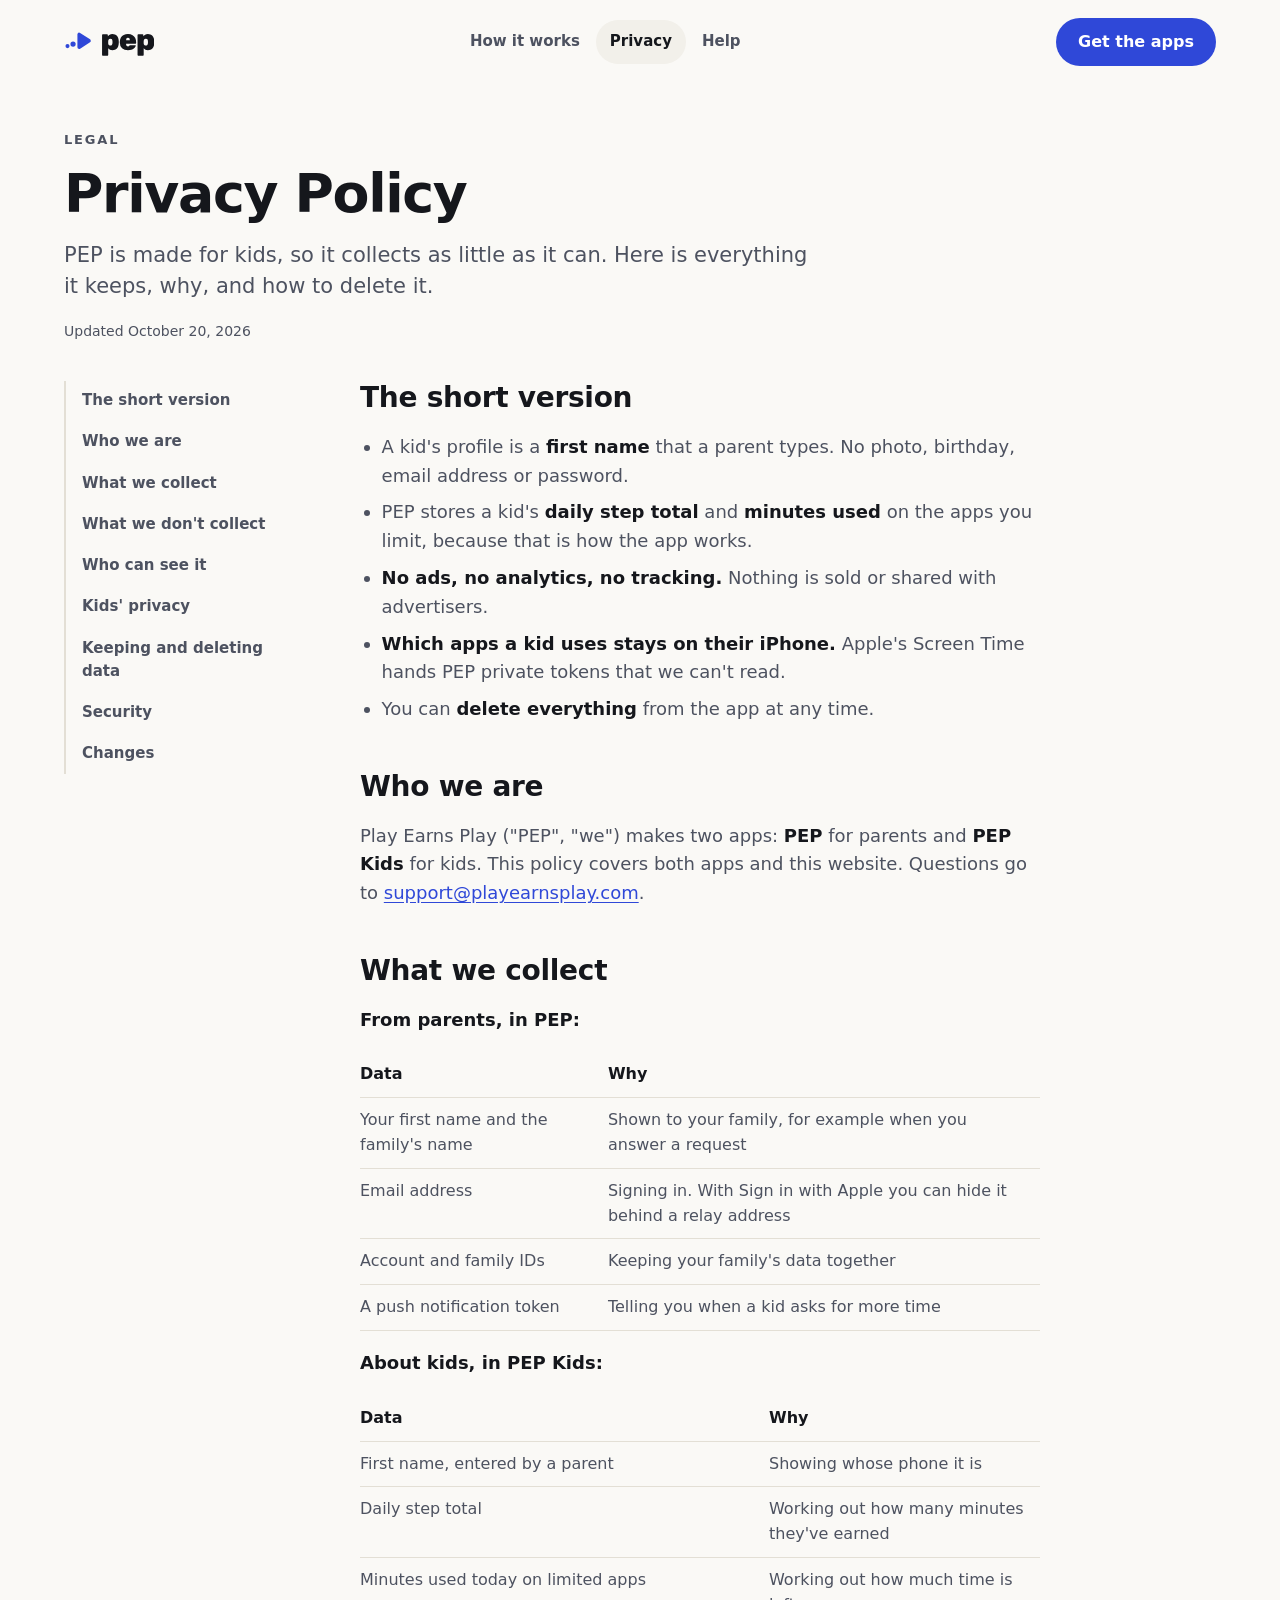
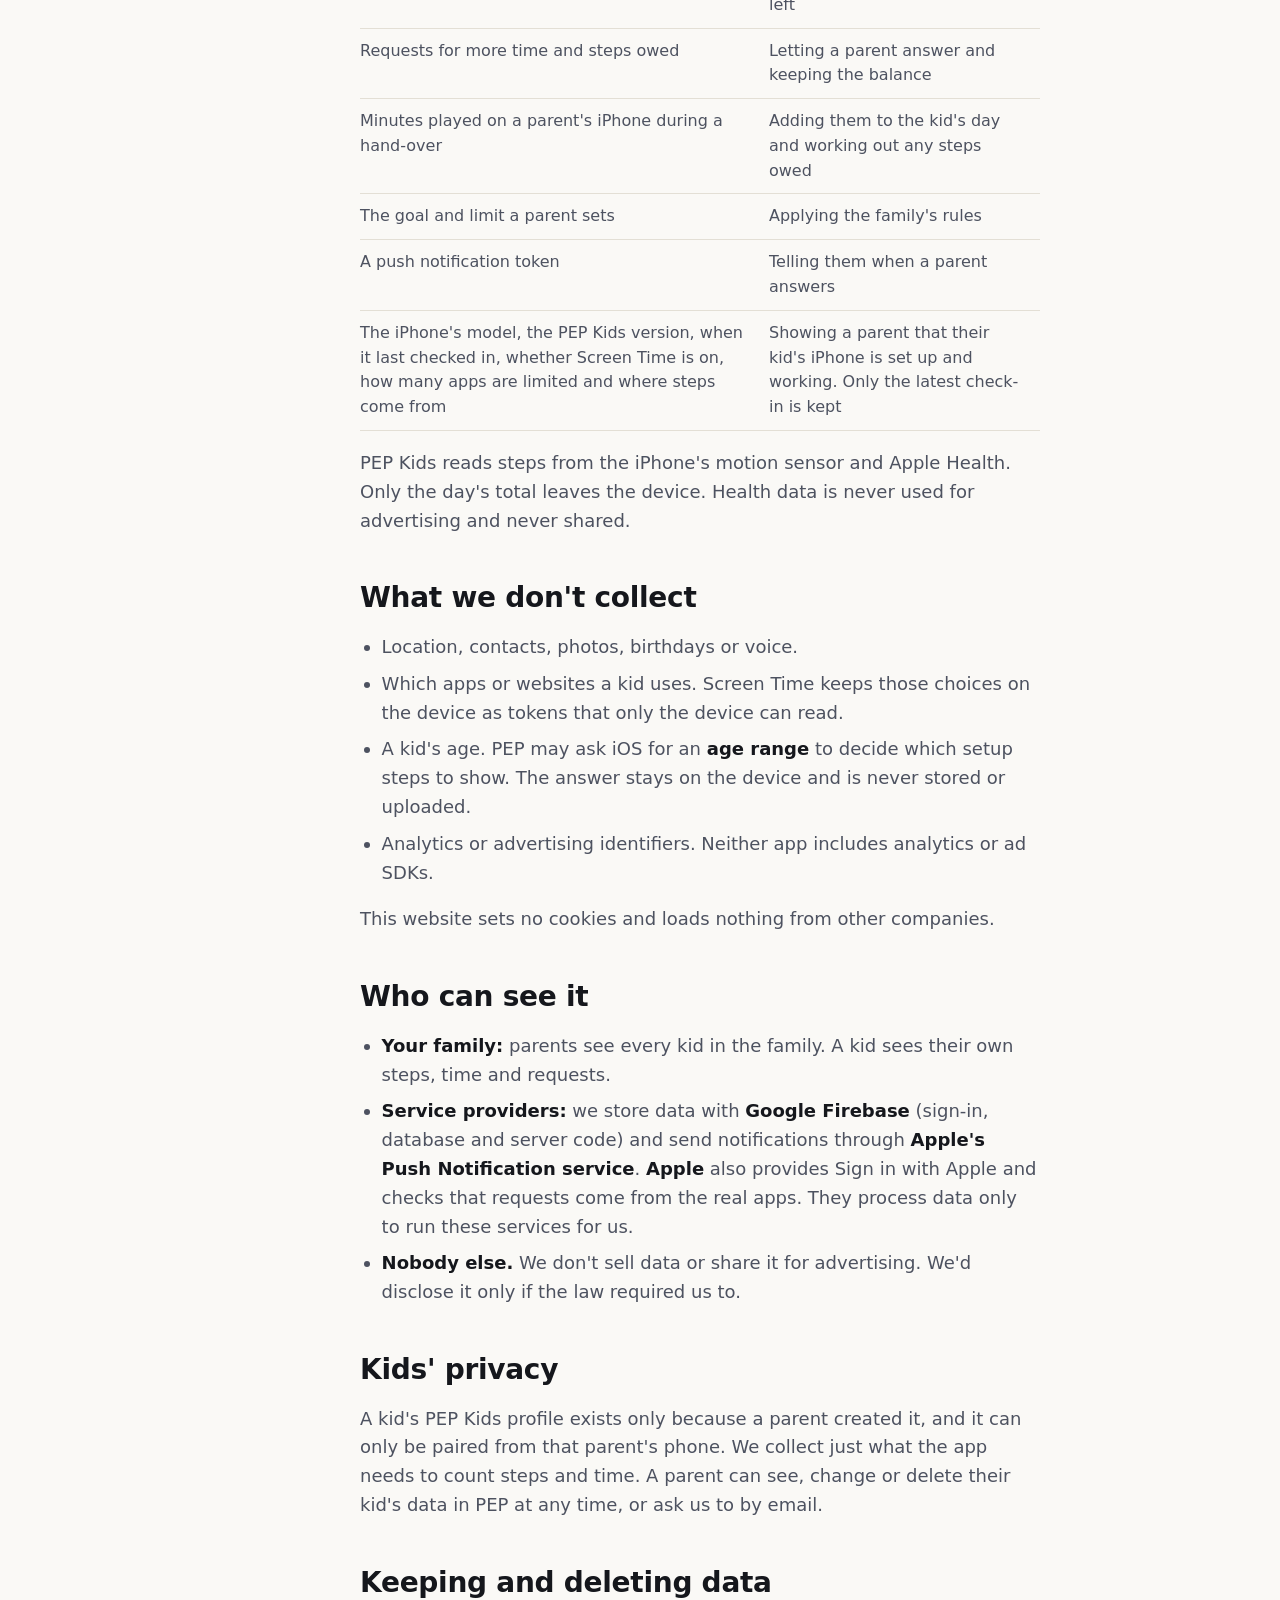
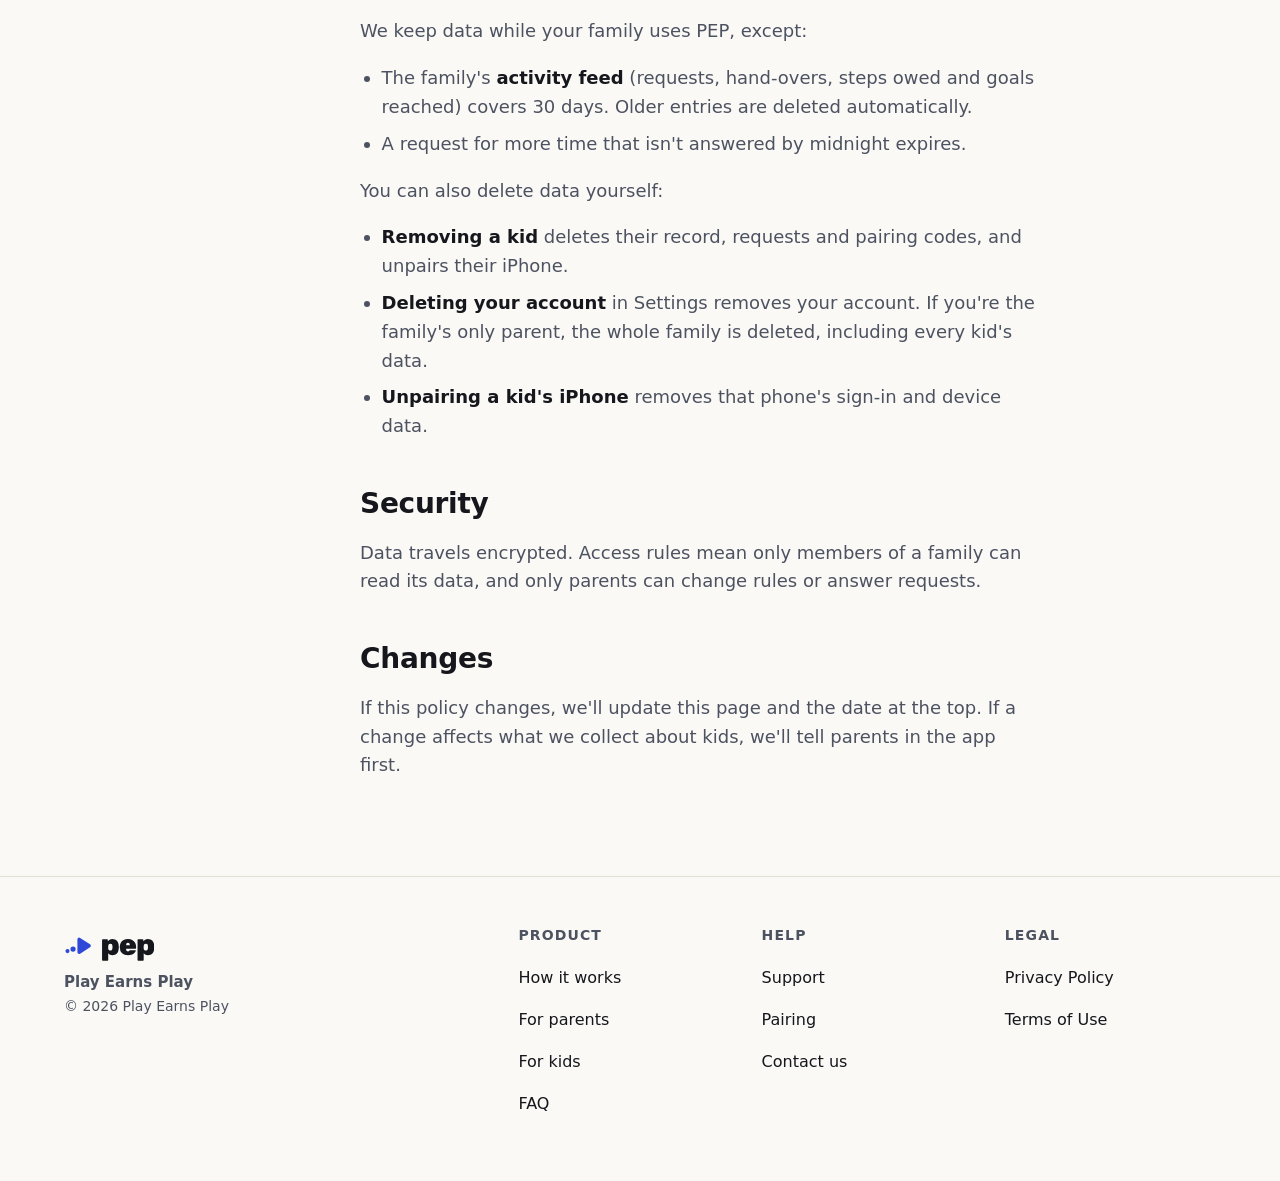
==== privacy/index.html @ 77c351bd "Deploy the rebuilt site (B-04) Built from play-earns-play/site at 811178d: landing page, Privacy, Te" ====
<!DOCTYPE html><html lang="en"><head>
<meta charset="utf-8">
<meta name="viewport" content="width=device-width, initial-scale=1">
<title>Privacy Policy · PEP</title>
<meta name="description" content="PEP is made for kids, so it collects as little as it can. Here is everything it keeps, why, and how to delete it.">
<meta property="og:title" content="Privacy Policy · PEP">
<meta property="og:description" content="PEP is made for kids, so it collects as little as it can. Here is everything it keeps, why, and how to delete it.">
<meta property="og:image" content="https://playearnsplay.com/Images/pep@2x.png">
<meta name="theme-color" content="#FAF9F6" media="(prefers-color-scheme: light)">
<meta name="theme-color" content="#0C0E13" media="(prefers-color-scheme: dark)">
<link rel="icon" href="/favicon.svg" type="image/svg+xml">
<link rel="apple-touch-icon" href="/apple-touch-icon.png">
<link rel="stylesheet" href="/css/pep.css">
<link rel="stylesheet" href="/css/site.css">
</head>
<body class="site">
<header class="wrap hdr">
  <a class="brand" href="/" aria-label="PEP home"><svg class="mark" width="28" height="28" viewBox="0 0 48 48" aria-hidden="true"><circle cx="6" cy="31" r="3.5" fill="var(--pep-mark-steps)"/><circle cx="15.5" cy="27.5" r="4.5" fill="var(--pep-mark-steps)"/><path d="M26 11 L26 33 L43 22 Z" fill="var(--pep-brand)" stroke="var(--pep-brand)" stroke-width="6" stroke-linejoin="round"/></svg><svg class="wm-svg" aria-hidden="true" xmlns="http://www.w3.org/2000/svg" viewBox="49.9 -532 1747.1 724"><path fill="currentColor" d="M78 190Q67.2 190 59.6 182.4Q51.9 174.8 51.9 163.9L51.9 -493.9Q51.9 -504.8 59.6 -512.4Q67.2 -520 78 -520L219.3 -520Q230.1 -520 237.8 -512.4Q245.4 -504.8 245.4 -493.9L245.4 -460.8Q268.8 -490.7 306 -510.3Q343.2 -530 397.1 -530Q443.9 -530 481.5 -516Q519.1 -502 546.9 -473.3Q574.8 -444.6 590.8 -400.9Q606.9 -357.3 609.5 -297.9Q610.5 -277.2 610.5 -260Q610.5 -242.8 609.5 -221.3Q607.7 -165.1 591.6 -121.9Q575.6 -78.7 547.7 -49.6Q519.9 -20.4 481.9 -5.2Q443.9 10 397.1 10Q351.4 10 316.2 -5.7Q280.9 -21.4 257.6 -53.6L257.6 163.9Q257.6 174.8 249.9 182.4Q242.3 190 231.5 190ZM328.6 -146.3Q355.1 -146.3 369.6 -156.9Q384.1 -167.4 390.5 -185.9Q397 -204.3 399 -227.9Q401.6 -260 399 -292.1Q397 -315.7 390.5 -334.1Q384.1 -352.6 369.6 -363.1Q355.1 -373.7 328.6 -373.7Q303.2 -373.7 287.8 -362.9Q272.2 -352.2 265.5 -334Q258.8 -315.9 257.6 -293.6Q256.6 -272.9 256.6 -256.6Q256.6 -240.3 257.6 -218.8Q258.6 -198.3 266.3 -182.1Q274.1 -165.8 289.2 -156.1Q304.4 -146.3 328.6 -146.3ZM917.5 10Q792.9 10 719.2 -54.3Q645.6 -118.6 644.1 -251.7Q643.9 -256.1 643.9 -262.4Q643.9 -268.8 644.1 -272.4Q646.6 -355 680.5 -412.7Q714.4 -470.4 774.9 -500.2Q835.4 -530 916.7 -530Q1009.4 -530 1069.8 -493.7Q1130.2 -457.4 1159.9 -396.6Q1189.7 -335.8 1189.7 -260.6L1189.7 -233.4Q1189.7 -222.6 1182 -215Q1174.2 -207.4 1163.4 -207.4L854.6 -207.4Q854.6 -206.6 854.6 -205Q854.6 -203.4 854.6 -201.4Q854.9 -176.8 861.3 -158.2Q867.8 -139.6 881.6 -129.2Q895.5 -118.7 915.9 -118.7Q928.8 -118.7 937.8 -122.8Q946.8 -126.8 953.7 -133.4Q960.5 -139.9 965.5 -145.5Q974.5 -155.2 980.3 -157.8Q986.1 -160.2 997.9 -160.2L1154.5 -160.2Q1164.3 -160.2 1170.8 -154.3Q1177.3 -148.4 1176.3 -138.6Q1175.3 -120.6 1159.2 -95.2Q1143.1 -69.8 1111.3 -45.8Q1079.5 -21.7 1030.9 -5.8Q982.4 10 917.5 10ZM854.6 -319.4L979.2 -319.4L979.2 -321Q979.2 -348.2 972 -367.1Q964.8 -386 950.7 -395.7Q936.6 -405.4 916.7 -405.4Q896.8 -405.4 882.8 -395.7Q868.8 -386 861.7 -367.1Q854.6 -348.2 854.6 -321ZM1262.6 190Q1251.8 190 1244.1 182.4Q1236.5 174.8 1236.5 163.9L1236.5 -493.9Q1236.5 -504.8 1244.1 -512.4Q1251.8 -520 1262.6 -520L1403.9 -520Q1414.7 -520 1422.3 -512.4Q1429.9 -504.8 1429.9 -493.9L1429.9 -460.8Q1453.3 -490.7 1490.6 -510.3Q1527.8 -530 1581.7 -530Q1628.5 -530 1666.1 -516Q1703.6 -502 1731.5 -473.3Q1759.3 -444.6 1775.4 -400.9Q1791.4 -357.3 1794.1 -297.9Q1795.1 -277.2 1795.1 -260Q1795.1 -242.8 1794.1 -221.3Q1792.2 -165.1 1776.2 -121.9Q1760.1 -78.7 1732.3 -49.6Q1704.4 -20.4 1666.5 -5.2Q1628.5 10 1581.7 10Q1535.9 10 1500.7 -5.7Q1465.5 -21.4 1442.1 -53.6L1442.1 163.9Q1442.1 174.8 1434.5 182.4Q1426.9 190 1416.1 190ZM1513.1 -146.3Q1539.6 -146.3 1554.1 -156.9Q1568.6 -167.4 1575.1 -185.9Q1581.6 -204.3 1583.6 -227.9Q1586.2 -260 1583.6 -292.1Q1581.6 -315.7 1575.1 -334.1Q1568.6 -352.6 1554.1 -363.1Q1539.6 -373.7 1513.1 -373.7Q1487.8 -373.7 1472.3 -362.9Q1456.8 -352.2 1450.1 -334Q1443.3 -315.9 1442.1 -293.6Q1441.1 -272.9 1441.1 -256.6Q1441.1 -240.3 1442.1 -218.8Q1443.1 -198.3 1450.9 -182.1Q1458.6 -165.8 1473.8 -156.1Q1489 -146.3 1513.1 -146.3Z"/></svg></a>
  <nav class="nav" aria-label="Main"><a href="/#how">How it works</a><a href="/privacy" aria-current="page">Privacy</a><a href="/support">Help</a></nav>
  <a class="btn" href="/#apps">Get the apps</a>
</header>
<main id="main">
<div class="wrap">
  <header class="doc-hero">
    <p class="eyebrow">Legal</p>
    <h1 class="d2">Privacy Policy</h1>
    <p class="lede">PEP is made for kids, so it collects as little as it can. Here is everything it keeps, why, and how to delete it.</p>
    <p class="caption">Updated October 20, 2026</p>
  </header>
  
  <div class="doc">
    <nav aria-label="On this page"><ul class="toc"><li><a href="#the-short-version">The short version</a></li><li><a href="#who-we-are">Who we are</a></li><li><a href="#what-we-collect">What we collect</a></li><li><a href="#what-we-dont-collect">What we don't collect</a></li><li><a href="#who-can-see-it">Who can see it</a></li><li><a href="#kids-privacy">Kids' privacy</a></li><li><a href="#keeping-and-deleting-data">Keeping and deleting data</a></li><li><a href="#security">Security</a></li><li><a href="#changes">Changes</a></li></ul></nav>
    <article class="prose"><h2 id="the-short-version">The short version</h2><ul><li>A kid's profile is a <strong>first name</strong> that a parent types. No photo, birthday, email address or password.</li><li>PEP stores a kid's <strong>daily step total</strong> and <strong>minutes used</strong> on the apps you limit, because that is how the app works.</li><li><strong>No ads, no analytics, no tracking.</strong> Nothing is sold or shared with advertisers.</li><li><strong>Which apps a kid uses stays on their iPhone.</strong> Apple's Screen Time hands PEP private tokens that we can't read.</li><li>You can <strong>delete everything</strong> from the app at any time.</li></ul><h2 id="who-we-are">Who we are</h2><p>Play Earns Play ("PEP", "we") makes two apps: <strong>PEP</strong> for parents and <strong>PEP Kids</strong> for kids. This policy covers both apps and this website. Questions go to <a href="mailto:support@playearnsplay.com">support@playearnsplay.com</a>.</p><h2 id="what-we-collect">What we collect</h2><p><strong>From parents, in PEP:</strong></p><table><thead><tr><th>Data</th><th>Why</th></tr></thead><tbody><tr><td>Your first name and the family's name</td><td>Shown to your family, for example when you answer a request</td></tr><tr><td>Email address</td><td>Signing in. With Sign in with Apple you can hide it behind a relay address</td></tr><tr><td>Account and family IDs</td><td>Keeping your family's data together</td></tr><tr><td>A push notification token</td><td>Telling you when a kid asks for more time</td></tr></tbody></table><p><strong>About kids, in PEP Kids:</strong></p><table><thead><tr><th>Data</th><th>Why</th></tr></thead><tbody><tr><td>First name, entered by a parent</td><td>Showing whose phone it is</td></tr><tr><td>Daily step total</td><td>Working out how many minutes they've earned</td></tr><tr><td>Minutes used today on limited apps</td><td>Working out how much time is left</td></tr><tr><td>Requests for more time and steps owed</td><td>Letting a parent answer and keeping the balance</td></tr><tr><td>Minutes played on a parent's iPhone during a hand-over</td><td>Adding them to the kid's day and working out any steps owed</td></tr><tr><td>The goal and limit a parent sets</td><td>Applying the family's rules</td></tr><tr><td>A push notification token</td><td>Telling them when a parent answers</td></tr><tr><td>The iPhone's model, the PEP Kids version, when it last checked in, whether Screen Time is on, how many apps are limited and where steps come from</td><td>Showing a parent that their kid's iPhone is set up and working. Only the latest check-in is kept</td></tr></tbody></table><p>PEP Kids reads steps from the iPhone's motion sensor and Apple Health. Only the day's total leaves the device. Health data is never used for advertising and never shared.</p><h2 id="what-we-dont-collect">What we don't collect</h2><ul><li>Location, contacts, photos, birthdays or voice.</li><li>Which apps or websites a kid uses. Screen Time keeps those choices on the device as tokens that only the device can read.</li><li>A kid's age. PEP may ask iOS for an <strong>age range</strong> to decide which setup steps to show. The answer stays on the device and is never stored or uploaded.</li><li>Analytics or advertising identifiers. Neither app includes analytics or ad SDKs.</li></ul><p>This website sets no cookies and loads nothing from other companies.</p><h2 id="who-can-see-it">Who can see it</h2><ul><li><strong>Your family:</strong> parents see every kid in the family. A kid sees their own steps, time and requests.</li><li><strong>Service providers:</strong> we store data with <strong>Google Firebase</strong> (sign-in, database and server code) and send notifications through <strong>Apple's Push Notification service</strong>. <strong>Apple</strong> also provides Sign in with Apple and checks that requests come from the real apps. They process data only to run these services for us.</li><li><strong>Nobody else.</strong> We don't sell data or share it for advertising. We'd disclose it only if the law required us to.</li></ul><h2 id="kids-privacy">Kids' privacy</h2><p>A kid's PEP Kids profile exists only because a parent created it, and it can only be paired from that parent's phone. We collect just what the app needs to count steps and time. A parent can see, change or delete their kid's data in PEP at any time, or ask us to by email.</p><h2 id="keeping-and-deleting-data">Keeping and deleting data</h2><p>We keep data while your family uses PEP, except:</p><ul><li>The family's <strong>activity feed</strong> (requests, hand-overs, steps owed and goals reached) covers 30 days. Older entries are deleted automatically.</li><li>A request for more time that isn't answered by midnight expires.</li></ul><p>You can also delete data yourself:</p><ul><li><strong>Removing a kid</strong> deletes their record, requests and pairing codes, and unpairs their iPhone.</li><li><strong>Deleting your account</strong> in Settings removes your account. If you're the family's only parent, the whole family is deleted, including every kid's data.</li><li><strong>Unpairing a kid's iPhone</strong> removes that phone's sign-in and device data.</li></ul><h2 id="security">Security</h2><p>Data travels encrypted. Access rules mean only members of a family can read its data, and only parents can change rules or answer requests.</p><h2 id="changes">Changes</h2><p>If this policy changes, we'll update this page and the date at the top. If a change affects what we collect about kids, we'll tell parents in the app first.</p></article>
  </div>
  
</div>
</main>
<footer class="wrap ftr">
  <div class="lockup">
    <span class="brand"><svg class="mark" width="28" height="28" viewBox="0 0 48 48" aria-hidden="true"><circle cx="6" cy="31" r="3.5" fill="var(--pep-mark-steps)"/><circle cx="15.5" cy="27.5" r="4.5" fill="var(--pep-mark-steps)"/><path d="M26 11 L26 33 L43 22 Z" fill="var(--pep-brand)" stroke="var(--pep-brand)" stroke-width="6" stroke-linejoin="round"/></svg><svg class="wm-svg" aria-hidden="true" xmlns="http://www.w3.org/2000/svg" viewBox="49.9 -532 1747.1 724"><path fill="currentColor" d="M78 190Q67.2 190 59.6 182.4Q51.9 174.8 51.9 163.9L51.9 -493.9Q51.9 -504.8 59.6 -512.4Q67.2 -520 78 -520L219.3 -520Q230.1 -520 237.8 -512.4Q245.4 -504.8 245.4 -493.9L245.4 -460.8Q268.8 -490.7 306 -510.3Q343.2 -530 397.1 -530Q443.9 -530 481.5 -516Q519.1 -502 546.9 -473.3Q574.8 -444.6 590.8 -400.9Q606.9 -357.3 609.5 -297.9Q610.5 -277.2 610.5 -260Q610.5 -242.8 609.5 -221.3Q607.7 -165.1 591.6 -121.9Q575.6 -78.7 547.7 -49.6Q519.9 -20.4 481.9 -5.2Q443.9 10 397.1 10Q351.4 10 316.2 -5.7Q280.9 -21.4 257.6 -53.6L257.6 163.9Q257.6 174.8 249.9 182.4Q242.3 190 231.5 190ZM328.6 -146.3Q355.1 -146.3 369.6 -156.9Q384.1 -167.4 390.5 -185.9Q397 -204.3 399 -227.9Q401.6 -260 399 -292.1Q397 -315.7 390.5 -334.1Q384.1 -352.6 369.6 -363.1Q355.1 -373.7 328.6 -373.7Q303.2 -373.7 287.8 -362.9Q272.2 -352.2 265.5 -334Q258.8 -315.9 257.6 -293.6Q256.6 -272.9 256.6 -256.6Q256.6 -240.3 257.6 -218.8Q258.6 -198.3 266.3 -182.1Q274.1 -165.8 289.2 -156.1Q304.4 -146.3 328.6 -146.3ZM917.5 10Q792.9 10 719.2 -54.3Q645.6 -118.6 644.1 -251.7Q643.9 -256.1 643.9 -262.4Q643.9 -268.8 644.1 -272.4Q646.6 -355 680.5 -412.7Q714.4 -470.4 774.9 -500.2Q835.4 -530 916.7 -530Q1009.4 -530 1069.8 -493.7Q1130.2 -457.4 1159.9 -396.6Q1189.7 -335.8 1189.7 -260.6L1189.7 -233.4Q1189.7 -222.6 1182 -215Q1174.2 -207.4 1163.4 -207.4L854.6 -207.4Q854.6 -206.6 854.6 -205Q854.6 -203.4 854.6 -201.4Q854.9 -176.8 861.3 -158.2Q867.8 -139.6 881.6 -129.2Q895.5 -118.7 915.9 -118.7Q928.8 -118.7 937.8 -122.8Q946.8 -126.8 953.7 -133.4Q960.5 -139.9 965.5 -145.5Q974.5 -155.2 980.3 -157.8Q986.1 -160.2 997.9 -160.2L1154.5 -160.2Q1164.3 -160.2 1170.8 -154.3Q1177.3 -148.4 1176.3 -138.6Q1175.3 -120.6 1159.2 -95.2Q1143.1 -69.8 1111.3 -45.8Q1079.5 -21.7 1030.9 -5.8Q982.4 10 917.5 10ZM854.6 -319.4L979.2 -319.4L979.2 -321Q979.2 -348.2 972 -367.1Q964.8 -386 950.7 -395.7Q936.6 -405.4 916.7 -405.4Q896.8 -405.4 882.8 -395.7Q868.8 -386 861.7 -367.1Q854.6 -348.2 854.6 -321ZM1262.6 190Q1251.8 190 1244.1 182.4Q1236.5 174.8 1236.5 163.9L1236.5 -493.9Q1236.5 -504.8 1244.1 -512.4Q1251.8 -520 1262.6 -520L1403.9 -520Q1414.7 -520 1422.3 -512.4Q1429.9 -504.8 1429.9 -493.9L1429.9 -460.8Q1453.3 -490.7 1490.6 -510.3Q1527.8 -530 1581.7 -530Q1628.5 -530 1666.1 -516Q1703.6 -502 1731.5 -473.3Q1759.3 -444.6 1775.4 -400.9Q1791.4 -357.3 1794.1 -297.9Q1795.1 -277.2 1795.1 -260Q1795.1 -242.8 1794.1 -221.3Q1792.2 -165.1 1776.2 -121.9Q1760.1 -78.7 1732.3 -49.6Q1704.4 -20.4 1666.5 -5.2Q1628.5 10 1581.7 10Q1535.9 10 1500.7 -5.7Q1465.5 -21.4 1442.1 -53.6L1442.1 163.9Q1442.1 174.8 1434.5 182.4Q1426.9 190 1416.1 190ZM1513.1 -146.3Q1539.6 -146.3 1554.1 -156.9Q1568.6 -167.4 1575.1 -185.9Q1581.6 -204.3 1583.6 -227.9Q1586.2 -260 1583.6 -292.1Q1581.6 -315.7 1575.1 -334.1Q1568.6 -352.6 1554.1 -363.1Q1539.6 -373.7 1513.1 -373.7Q1487.8 -373.7 1472.3 -362.9Q1456.8 -352.2 1450.1 -334Q1443.3 -315.9 1442.1 -293.6Q1441.1 -272.9 1441.1 -256.6Q1441.1 -240.3 1442.1 -218.8Q1443.1 -198.3 1450.9 -182.1Q1458.6 -165.8 1473.8 -156.1Q1489 -146.3 1513.1 -146.3Z"/></svg></span>
    <small>Play Earns Play</small>
    <p class="caption">© 2026 Play Earns Play</p>
  </div>
  <div>
    <h3>Product</h3>
    <ul>
      <li><a href="/#how">How it works</a></li>
      <li><a href="/#parents">For parents</a></li>
      <li><a href="/#kids">For kids</a></li>
      <li><a href="/#faq">FAQ</a></li>
    </ul>
  </div>
  <div>
    <h3>Help</h3>
    <ul>
      <li><a href="/support">Support</a></li>
      <li><a href="/support#pairing-a-kids-iphone">Pairing</a></li>
      <li><a href="mailto:support@playearnsplay.com">Contact us</a></li>
    </ul>
  </div>
  <div>
    <h3>Legal</h3>
    <ul>
      <li><a href="/privacy">Privacy Policy</a></li>
      <li><a href="/terms">Terms of Use</a></li>
    </ul>
  </div>
</footer>
</body></html>
---- css/pep.css ----
/* =====================================================================
   Play Earns Play · marketing site · tokens + components
   Batch 6 · B-04. Values come from batch 1's Color.pep roles (sRGB).
   Drop into Publish as Resources/css/pep.css.
   Theme: light by default, dark from prefers-color-scheme, or forced
   with data-theme="light" | "dark" on the .site root.
   Layout responds to the .site container (container queries), so the
   same page works full-window and inside a fixed-width frame.
   Breakpoints: phone < 700 · tablet 700–1023 · desktop ≥ 1024
   ===================================================================== */

/* ---------- 1 · Tokens (light) ---------- */
.site {
  /* surfaces */
  --pep-bg: #FAF9F6;
  --pep-bg-grouped: #F2F0EA;
  --pep-surface: #FFFFFF;
  --pep-surface-raised: #FFFFFF;
  --pep-separator: #E3DFD5;
  /* text */
  --pep-text: #15171C;
  --pep-text-2: #4D5260;
  --pep-text-3: #646977;
  /* brand */
  --pep-brand: #2F48D8;          /* links, icons, text */
  --pep-brand-fill: #2F48D8;     /* buttons */
  --pep-brand-pressed: #2333C4;
  --pep-on-brand: #FFFFFF;
  --pep-lime: #D4F06A;
  --pep-on-lime: #15171C;
  --pep-lime-tint: #F0FACB;
  /* activity roles */
  --pep-steps: #2FA84F;
  --pep-steps-tint: #E2F3E6;
  --pep-steps-text: #01732C;
  --pep-earned: #1E9BE8;
  --pep-earned-tint: #E0F1FC;
  --pep-earned-text: #0168A1;
  --pep-pending-tint: #E2E5FA;
  --pep-pending-text: #2F48D8;
  --pep-approved-tint: #DEF2F0;
  --pep-approved-text: #086F63;
  --pep-owed-tint: #EEE7FD;
  --pep-owed-text: #723DD7;
  /* privacy band */
  --pep-band: #15171C;
  --pep-band-card: #22252D;
  --pep-band-line: #3A3E49;
  --pep-on-band: #F3F4F7;
  --pep-on-band-2: #B3B8C5;
  --pep-band-accent: #D4F06A;
  /* Pip */
  --pep-pip: #2F48D8;
  --pep-pip-legs: #15171C;
  --pep-pip-eye: #FFFFFF;
  --pep-pip-pupil: #15171C;
  /* App Store badge (Apple's artwork is black in both themes) */
  --pep-badge-bg: #000000;
  --pep-badge-line: #A6A6A6;
  /* elevation */
  --pep-shadow-1: 0 1px 2px rgba(21,23,28,.08), 0 4px 14px rgba(21,23,28,.06);
  --pep-shadow-2: 0 2px 6px rgba(21,23,28,.08), 0 10px 28px rgba(21,23,28,.12);
  /* type */
  --pep-font-display: Rubik, ui-rounded, "SF Pro Rounded", system-ui, sans-serif;
  --pep-font-text: system-ui, -apple-system, BlinkMacSystemFont, "SF Pro Text", "Helvetica Neue", Arial, sans-serif;
  --pep-font-rounded: ui-rounded, "SF Pro Rounded", Rubik, system-ui, sans-serif;
  --pep-font-mono: ui-monospace, "SF Mono", Menlo, monospace;
  /* radius */
  --pep-radius-control: 14px;
  --pep-radius-card: 22px;
  --pep-radius-card-kids: 28px;
  --pep-radius-panel: 32px;
  --pep-radius-pill: 999px;
  /* space (4-pt base) */
  --pep-space-1: 4px;
  --pep-space-2: 8px;
  --pep-space-3: 12px;
  --pep-space-4: 16px;
  --pep-space-5: 24px;
  --pep-space-6: 32px;
  --pep-space-7: 48px;
  --pep-space-8: 64px;
  --pep-space-9: 96px;
  /* widths */
  --pep-width-page: 1200px;
  --pep-width-text: 680px;
  /* motion */
  --pep-ease: cubic-bezier(.2, .8, .2, 1);
  --pep-dur: 200ms;

  color-scheme: light;
}

/* ---------- 2 · Tokens (dark) ---------- */
.site[data-theme="dark"] {
  --pep-bg: #0C0E13;
  --pep-bg-grouped: #12151C;
  --pep-surface: #191C24;
  --pep-surface-raised: #232731;
  --pep-separator: #323744;
  --pep-text: #F3F4F7;
  --pep-text-2: #B3B8C5;
  --pep-text-3: #9399A8;
  --pep-brand: #6488FF;
  --pep-brand-fill: #4058F0;
  --pep-brand-pressed: #3141D9;
  --pep-on-brand: #FFFFFF;
  --pep-lime: #C9EB5C;
  --pep-on-lime: #0C0E13;
  --pep-lime-tint: #39412E;
  --pep-steps: #2FA84F;
  --pep-steps-tint: #1E3E2E;
  --pep-steps-text: #51B666;
  --pep-earned: #1E9BE8;
  --pep-earned-tint: #1A3A53;
  --pep-earned-text: #46A9EE;
  --pep-pending-tint: #2B3659;
  --pep-pending-text: #7D9EFF;
  --pep-approved-tint: #173D3F;
  --pep-approved-text: #45B3A3;
  --pep-owed-tint: #342B56;
  --pep-owed-text: #A487FF;
  --pep-band: #191C24;
  --pep-band-card: #232731;
  --pep-band-line: #323744;
  --pep-on-band: #F3F4F7;
  --pep-on-band-2: #B3B8C5;
  --pep-band-accent: #C9EB5C;
  --pep-pip: #6488FF;
  --pep-pip-legs: #C9EB5C;
  --pep-pip-eye: #FFFFFF;
  --pep-pip-pupil: #0C0E13;
  --pep-shadow-1: 0 0 0 .5px rgba(255,255,255,.12);
  --pep-shadow-2: 0 0 0 .5px rgba(255,255,255,.18), 0 10px 28px rgba(0,0,0,.5);
  color-scheme: dark;
}
@media (prefers-color-scheme: dark) {
  .site:not([data-theme="light"]):not([data-theme="dark"]) {
    --pep-bg: #0C0E13;
    --pep-bg-grouped: #12151C;
    --pep-surface: #191C24;
    --pep-surface-raised: #232731;
    --pep-separator: #323744;
    --pep-text: #F3F4F7;
    --pep-text-2: #B3B8C5;
    --pep-text-3: #9399A8;
    --pep-brand: #6488FF;
    --pep-brand-fill: #4058F0;
    --pep-brand-pressed: #3141D9;
    --pep-on-brand: #FFFFFF;
    --pep-lime: #C9EB5C;
    --pep-on-lime: #0C0E13;
    --pep-lime-tint: #39412E;
    --pep-steps-tint: #1E3E2E;
    --pep-steps-text: #51B666;
    --pep-earned-tint: #1A3A53;
    --pep-earned-text: #46A9EE;
    --pep-pending-tint: #2B3659;
    --pep-pending-text: #7D9EFF;
    --pep-approved-tint: #173D3F;
    --pep-approved-text: #45B3A3;
    --pep-owed-tint: #342B56;
    --pep-owed-text: #A487FF;
    --pep-band: #191C24;
    --pep-band-card: #232731;
    --pep-band-line: #323744;
    --pep-band-accent: #C9EB5C;
    --pep-pip: #6488FF;
    --pep-pip-legs: #C9EB5C;
    --pep-pip-pupil: #0C0E13;
    --pep-shadow-1: 0 0 0 .5px rgba(255,255,255,.12);
    --pep-shadow-2: 0 0 0 .5px rgba(255,255,255,.18), 0 10px 28px rgba(0,0,0,.5);
    color-scheme: dark;
  }
}
@media (prefers-contrast: more) {
  .site { --pep-separator: #8A867C; --pep-text-2: #2F333D; --pep-text-3: #424754; --pep-brand: #273ACB; --pep-brand-fill: #273ACB; }
  .site[data-theme="dark"] { --pep-separator: #7A8090; --pep-text-2: #D4D8E2; --pep-text-3: #BAC0CC; --pep-brand: #99B4FE; --pep-brand-fill: #3344DB; }
}

/* ---------- 3 · Base ---------- */
.site {
  container-type: inline-size;
  container-name: site;
  box-sizing: border-box;
  background: var(--pep-bg);
  color: var(--pep-text);
  font-family: var(--pep-font-text);
  font-size: 18px;
  line-height: 1.55;
  -webkit-font-smoothing: antialiased;
  text-rendering: optimizeLegibility;
}
.site *, .site *::before, .site *::after { box-sizing: border-box; }
.site a { color: var(--pep-brand); text-underline-offset: .18em; }
.site a:hover { color: var(--pep-brand-pressed); }
.site[data-theme="dark"] a:hover { color: #99B4FE; }
.site :focus-visible { outline: 3px solid var(--pep-brand); outline-offset: 3px; border-radius: 8px; }
.site h1, .site h2, .site h3, .site h4, .site p, .site ul, .site ol, .site figure { margin: 0; }
.site img, .site svg { display: block; max-width: 100%; }
.site .vh { position: absolute; width: 1px; height: 1px; overflow: hidden; clip: rect(0 0 0 0); white-space: nowrap; }

.wrap { width: 100%; max-width: calc(var(--pep-width-page) + 2 * clamp(16px, 5cqi, 64px)); margin: 0 auto; padding-inline: clamp(16px, 5cqi, 64px); }

/* ---------- 4 · Type ---------- */
.eyebrow { font-size: 13px; line-height: 16px; font-weight: 700; letter-spacing: .14em; text-transform: uppercase; color: var(--pep-text-2); }
.d1 { font-family: var(--pep-font-display); font-weight: 800; font-size: clamp(42px, 6.2cqi, 84px); line-height: 1.0; letter-spacing: -.03em; text-wrap: balance; }
.d2 { font-family: var(--pep-font-display); font-weight: 800; font-size: clamp(32px, 4.2cqi, 56px); line-height: 1.04; letter-spacing: -.025em; text-wrap: balance; }
.t1 { font-family: var(--pep-font-display); font-weight: 700; font-size: clamp(24px, 2.4cqi, 30px); line-height: 1.2; letter-spacing: -.01em; }
.t2 { font-size: 20px; line-height: 1.3; font-weight: 700; letter-spacing: -.005em; }
.lede { font-size: clamp(18px, 1.7cqi, 21px); line-height: 1.5; color: var(--pep-text-2); max-width: 36em; text-wrap: pretty; }
.body-2 { font-size: 16px; line-height: 1.5; color: var(--pep-text-2); }
.caption { font-size: 14px; line-height: 1.45; color: var(--pep-text-2); }
.kid { font-family: var(--pep-font-rounded); }
.num { font-family: var(--pep-font-rounded); font-weight: 800; font-variant-numeric: tabular-nums; letter-spacing: -.02em; }
.ph { font-family: var(--pep-font-mono); font-size: .82em; background: var(--pep-pending-tint); color: var(--pep-pending-text); padding: .05em .4em; border-radius: 6px; white-space: nowrap; }

/* ---------- 5 · Header ---------- */
.hdr { display: flex; flex-wrap: wrap; align-items: center; justify-content: space-between; gap: 12px 24px; padding-block: 18px; }
.brand { display: inline-flex; align-items: center; gap: 10px; color: var(--pep-text); text-decoration: none; min-height: 44px; }
.site a.brand, .site a.brand:hover { color: var(--pep-text); }
.wm { font-family: Rubik, var(--pep-font-display); font-weight: 800; font-size: 30px; line-height: 1; letter-spacing: -.035em; padding-bottom: 6px; }
.nav { display: flex; flex-wrap: wrap; align-items: center; gap: 2px; list-style: none; padding: 0; }
.nav a { display: inline-flex; align-items: center; min-height: 44px; padding: 0 14px; border-radius: var(--pep-radius-pill); font-size: 15px; font-weight: 600; color: var(--pep-text-2); text-decoration: none; }
.nav a:hover { background: var(--pep-bg-grouped); color: var(--pep-text); }
.nav a[aria-current="page"] { color: var(--pep-text); background: var(--pep-bg-grouped); }

/* ---------- 6 · Buttons and badges ---------- */
.btn { display: inline-flex; align-items: center; justify-content: center; gap: 8px; min-height: 48px; padding: 0 22px; border-radius: var(--pep-radius-pill); font: 600 16px/1 var(--pep-font-text); text-decoration: none; border: 0; cursor: pointer; background: var(--pep-brand-fill); color: var(--pep-on-brand); transition: background var(--pep-dur) var(--pep-ease); }
.site a.btn, .site a.btn:hover { color: var(--pep-on-brand); }
.btn:hover { background: var(--pep-brand-pressed); }
.btn-quiet { background: var(--pep-surface); color: var(--pep-text); box-shadow: inset 0 0 0 1px var(--pep-separator); }
.site a.btn-quiet, .site a.btn-quiet:hover { color: var(--pep-text); }
.btn-quiet:hover { background: var(--pep-bg-grouped); }

.badges { display: flex; flex-wrap: wrap; gap: 16px 20px; }
.get { display: flex; flex-direction: column; gap: 8px; }
.get-label { font-size: 14px; line-height: 1.3; font-weight: 600; color: var(--pep-text-2); }
/* Placeholder for Apple's official "Download on the App Store" badge.
   Ship Apple's artwork from developer.apple.com/app-store/marketing/guidelines
   at 40px+ height; don't redraw it. */
.badge { display: inline-flex; align-items: center; gap: 10px; height: 52px; padding: 0 18px 0 14px; border-radius: 11px; background: var(--pep-badge-bg); color: #FFFFFF; box-shadow: inset 0 0 0 1px var(--pep-badge-line); text-decoration: none; min-width: 172px; }
.site a.badge, .site a.badge:hover { color: #FFFFFF; }
.badge-glyph { width: 24px; height: 24px; border-radius: 6px; border: 1.5px dashed rgba(255,255,255,.55); flex: none; }
.badge-txt { display: flex; flex-direction: column; line-height: 1.05; }
.badge-txt small { font-size: 11px; font-weight: 500; letter-spacing: .01em; }
.badge-txt b { font-size: 21px; font-weight: 600; letter-spacing: -.015em; }

/* ---------- 7 · Hero ---------- */
.hero { display: grid; grid-template-columns: minmax(0, 1.05fr) minmax(0, .95fr); gap: 56px; align-items: center; padding-block: 40px 104px; }
.hero-copy { display: flex; flex-direction: column; gap: 24px; }
.hero-art { position: relative; background: var(--pep-lime); border-radius: var(--pep-radius-panel); aspect-ratio: 1 / 1; overflow: hidden; display: flex; align-items: center; justify-content: center; }
.hero-art .pip { width: 64%; height: auto; transform: translate(-6%, -10%); }
.hero-card { position: absolute; left: 7%; right: 7%; bottom: 7%; background: var(--pep-surface); color: var(--pep-text); border-radius: var(--pep-radius-card-kids); box-shadow: var(--pep-shadow-2); padding: 20px 22px; display: grid; grid-template-columns: repeat(2, minmax(0, 1fr)); gap: 16px 20px; }
.stat { display: flex; flex-direction: column; gap: 6px; min-width: 0; }
.stat-top { display: flex; align-items: center; gap: 8px; font-size: 14px; font-weight: 600; color: var(--pep-text-2); }
.stat-val { font-family: var(--pep-font-rounded); font-weight: 800; font-size: 30px; line-height: 1; letter-spacing: -.02em; font-variant-numeric: tabular-nums; }
.stat-val span { font-size: 16px; font-weight: 700; color: var(--pep-text-2); letter-spacing: 0; }
.bar { height: 10px; border-radius: var(--pep-radius-pill); background: var(--pep-steps-tint); overflow: hidden; }
.bar > i { display: block; height: 100%; border-radius: inherit; background: var(--pep-steps); }
.bar.earned { background: var(--pep-earned-tint); }
.bar.earned > i { background: var(--pep-earned); }

/* ---------- 8 · Sections ---------- */
.section { padding-block: clamp(64px, 8cqi, 112px); }
.section + .section { padding-top: 0; }
.section-head { display: flex; flex-direction: column; gap: 16px; max-width: 760px; margin-bottom: clamp(32px, 4cqi, 48px); }

.how { display: grid; grid-template-columns: repeat(4, minmax(0, 1fr)); gap: 20px; list-style: none; padding: 0; counter-reset: how; }
.how li { background: var(--pep-surface); border-radius: var(--pep-radius-card); box-shadow: inset 0 0 0 1px var(--pep-separator); padding: 28px 24px; display: flex; flex-direction: column; gap: 12px; }
.how-n { width: 44px; height: 44px; border-radius: 50%; background: var(--pep-brand-fill); color: var(--pep-on-brand); display: flex; align-items: center; justify-content: center; font-family: var(--pep-font-display); font-weight: 800; font-size: 20px; margin-bottom: 6px; }
.how li p { font-size: 16px; line-height: 1.5; color: var(--pep-text-2); }
.formula { margin-top: 20px; background: var(--pep-bg-grouped); border-radius: var(--pep-radius-card); padding: 20px 24px; display: flex; flex-wrap: wrap; align-items: center; gap: 12px 28px; font-size: 16px; color: var(--pep-text-2); }
.formula b { color: var(--pep-text); }
.chip { display: inline-flex; align-items: center; gap: 6px; min-height: 32px; padding: 0 12px; border-radius: var(--pep-radius-pill); font-size: 15px; font-weight: 700; }
.chip-steps { background: var(--pep-steps-tint); color: var(--pep-steps-text); }
.chip-earned { background: var(--pep-earned-tint); color: var(--pep-earned-text); }

.split { display: grid; grid-template-columns: repeat(2, minmax(0, 1fr)); gap: 24px; }
.aud { border-radius: var(--pep-radius-panel); padding: clamp(28px, 4cqi, 52px); display: flex; flex-direction: column; gap: 28px; }
.aud-parent { background: var(--pep-surface); box-shadow: inset 0 0 0 1px var(--pep-separator); }
.aud-kids { background: var(--pep-lime-tint); }
.aud-kids .d2, .aud-kids .t2 { font-family: var(--pep-font-rounded); }
.feat { list-style: none; padding: 0; display: flex; flex-direction: column; gap: 18px; }
.feat li { display: grid; grid-template-columns: 44px minmax(0, 1fr); gap: 16px; align-items: start; }
.feat-i { width: 44px; height: 44px; border-radius: 50%; display: flex; align-items: center; justify-content: center; background: var(--pep-pending-tint); color: var(--pep-pending-text); }
.aud-kids .feat-i { background: var(--pep-surface); color: var(--pep-steps-text); }
.feat b { display: block; font-size: 18px; line-height: 1.35; }
.feat span { display: block; font-size: 16px; line-height: 1.5; color: var(--pep-text-2); }

/* mock request row (illustration, not a control) */
.mock { background: var(--pep-bg); border-radius: var(--pep-radius-card); padding: 16px; display: flex; flex-direction: column; gap: 14px; box-shadow: inset 0 0 0 1px var(--pep-separator); }
.mock-row { display: flex; align-items: center; gap: 14px; }
.ava { width: 44px; height: 44px; border-radius: 50%; display: flex; align-items: center; justify-content: center; font: 800 21px/1 var(--pep-font-rounded); color: #15171C; flex: none; }
.mock-t { display: flex; flex-direction: column; min-width: 0; }
.mock-t b { font-size: 17px; line-height: 1.3; }
.mock-t span { font-size: 14px; color: var(--pep-text-2); }
.mock-acts { display: flex; gap: 10px; }
.mock-btn { flex: 1; min-height: 44px; border-radius: var(--pep-radius-pill); display: flex; align-items: center; justify-content: center; font-size: 16px; font-weight: 600; background: var(--pep-brand-fill); color: var(--pep-on-brand); }
.mock-btn.quiet { background: var(--pep-surface); color: var(--pep-text); box-shadow: inset 0 0 0 1px var(--pep-separator); }

.kidcard { background: var(--pep-surface); border-radius: var(--pep-radius-card-kids); padding: 22px; display: grid; grid-template-columns: auto minmax(0, 1fr); gap: 18px; align-items: center; font-family: var(--pep-font-rounded); }
.kidcard .pip-s { width: 96px; height: auto; }
.kidcard b { display: block; font-size: 26px; line-height: 1.15; font-weight: 800; }
.kidcard span { display: block; font-size: 17px; line-height: 1.4; font-weight: 500; color: var(--pep-text-2); }

/* privacy band */
.band { background: var(--pep-band); color: var(--pep-on-band); border-radius: var(--pep-radius-panel); padding: clamp(32px, 5cqi, 72px); display: flex; flex-direction: column; gap: 40px; box-shadow: inset 0 0 0 1px var(--pep-band-line); }
.band .eyebrow { color: var(--pep-band-accent); }
.band .lede { color: var(--pep-on-band-2); }
.site .band a { color: var(--pep-band-accent); }
.pgrid { display: grid; grid-template-columns: repeat(3, minmax(0, 1fr)); gap: 20px; list-style: none; padding: 0; }
.pgrid li { background: var(--pep-band-card); border-radius: var(--pep-radius-card); padding: 28px; display: flex; flex-direction: column; gap: 12px; box-shadow: inset 0 0 0 1px var(--pep-band-line); }
.pgrid .pi { width: 48px; height: 48px; border-radius: 14px; background: var(--pep-band-accent); color: #15171C; display: flex; align-items: center; justify-content: center; margin-bottom: 4px; }
.pgrid p { font-size: 16px; line-height: 1.5; color: var(--pep-on-band-2); }
.band-foot { display: flex; flex-wrap: wrap; gap: 12px 32px; font-size: 16px; color: var(--pep-on-band-2); }

/* get the apps */
.apps { display: grid; grid-template-columns: repeat(2, minmax(0, 1fr)); gap: 24px; }
.appcard { background: var(--pep-surface); border-radius: var(--pep-radius-panel); box-shadow: inset 0 0 0 1px var(--pep-separator); padding: clamp(24px, 3.4cqi, 40px); display: flex; gap: 24px; align-items: flex-start; }
.appicon { width: 96px; height: 96px; border-radius: 22.4%; flex: none; overflow: hidden; box-shadow: var(--pep-shadow-1); }
.appcard-body { display: flex; flex-direction: column; gap: 14px; min-width: 0; }

/* FAQ */
.faq { max-width: 860px; border-top: 1px solid var(--pep-separator); }
.faq details { border-bottom: 1px solid var(--pep-separator); }
.faq summary { list-style: none; cursor: pointer; min-height: 72px; padding: 18px 0; display: flex; align-items: center; justify-content: space-between; gap: 24px; font-size: 19px; line-height: 1.35; font-weight: 700; }
.faq summary::-webkit-details-marker { display: none; }
.faq .plus { width: 32px; height: 32px; border-radius: 50%; background: var(--pep-bg-grouped); color: var(--pep-text); display: flex; align-items: center; justify-content: center; flex: none; transition: transform var(--pep-dur) var(--pep-ease); }
.faq details[open] .plus { transform: rotate(45deg); }
.faq .ans { padding: 0 56px 24px 0; display: flex; flex-direction: column; gap: 12px; color: var(--pep-text-2); font-size: 17px; line-height: 1.6; }

/* footer */
.ftr { border-top: 1px solid var(--pep-separator); padding-block: 48px 56px; display: grid; grid-template-columns: minmax(0, 2fr) repeat(3, minmax(0, 1fr)); gap: 32px; }
.ftr h3 { font-size: 14px; font-weight: 700; letter-spacing: .08em; text-transform: uppercase; color: var(--pep-text-2); margin-bottom: 12px; }
.ftr ul { list-style: none; padding: 0; display: flex; flex-direction: column; gap: 2px; }
.ftr ul a { display: inline-flex; align-items: center; min-height: 40px; font-size: 16px; color: var(--pep-text); text-decoration: none; }
.ftr ul a:hover { text-decoration: underline; color: var(--pep-text); }
.lockup { display: flex; flex-direction: column; gap: 2px; }
.lockup small { font-size: 15px; font-weight: 700; color: var(--pep-text-2); }

/* ---------- 9 · Document pages (support, privacy) ---------- */
.doc-hero { padding-block: 48px 40px; display: flex; flex-direction: column; gap: 18px; max-width: 820px; }
.doc { display: grid; grid-template-columns: 240px minmax(0, 1fr); gap: 56px; align-items: start; padding-bottom: 96px; }
.toc { position: relative; display: flex; flex-direction: column; gap: 2px; list-style: none; padding: 0; border-left: 2px solid var(--pep-separator); }
.toc a { display: block; padding: 8px 16px; font-size: 15px; font-weight: 600; color: var(--pep-text-2); text-decoration: none; margin-left: -2px; border-left: 2px solid transparent; }
.toc a:hover { color: var(--pep-text); border-left-color: var(--pep-brand); }
.prose { max-width: var(--pep-width-text); display: flex; flex-direction: column; gap: 18px; }
.prose h2 { font-family: var(--pep-font-display); font-weight: 700; font-size: 28px; line-height: 1.2; letter-spacing: -.01em; margin-top: 28px; }
.prose h2:first-child { margin-top: 0; }
.prose h3 { font-size: 19px; font-weight: 700; margin-top: 8px; }
.prose p, .prose li { font-size: 18px; line-height: 1.6; color: var(--pep-text-2); }
.prose ul { padding-left: 1.2em; display: flex; flex-direction: column; gap: 8px; }
.prose strong { color: var(--pep-text); }
.callout { background: var(--pep-lime-tint); border-radius: var(--pep-radius-card); padding: 22px 24px; display: grid; grid-template-columns: 28px minmax(0, 1fr); gap: 14px; font-size: 17px; line-height: 1.5; color: var(--pep-text); }
.dl { display: grid; grid-template-columns: repeat(2, minmax(0, 1fr)); gap: 16px; }
.dl > div { background: var(--pep-surface); border-radius: var(--pep-radius-card); box-shadow: inset 0 0 0 1px var(--pep-separator); padding: 20px 22px; display: flex; flex-direction: column; gap: 8px; }
.dl b { font-size: 16px; }
.dl ul { list-style: none; padding: 0; gap: 4px; }
.dl li { font-size: 16px; line-height: 1.45; }
.topics { display: grid; grid-template-columns: repeat(3, minmax(0, 1fr)); gap: 16px; list-style: none; padding: 0; margin-bottom: 56px; }
.topics a { height: 100%; display: flex; flex-direction: column; gap: 10px; padding: 24px; border-radius: var(--pep-radius-card); background: var(--pep-surface); box-shadow: inset 0 0 0 1px var(--pep-separator); text-decoration: none; color: var(--pep-text); }
.site .topics a, .site .topics a:hover { color: var(--pep-text); }
.topics a:hover { box-shadow: inset 0 0 0 2px var(--pep-brand); }
.topics .ti { width: 44px; height: 44px; border-radius: 50%; display: flex; align-items: center; justify-content: center; background: var(--pep-pending-tint); color: var(--pep-pending-text); }
.topics b { font-size: 18px; }
.topics span { font-size: 15px; line-height: 1.45; color: var(--pep-text-2); }
.contact { background: var(--pep-surface); border-radius: var(--pep-radius-panel); box-shadow: inset 0 0 0 1px var(--pep-separator); padding: 32px; display: flex; flex-wrap: wrap; align-items: center; justify-content: space-between; gap: 20px; }
.steps-ol { list-style: none; padding: 0; counter-reset: s; display: flex; flex-direction: column; gap: 10px; }
.steps-ol li { counter-increment: s; display: grid; grid-template-columns: 32px minmax(0, 1fr); gap: 12px; }
.steps-ol li::before { content: counter(s); width: 28px; height: 28px; border-radius: 50%; background: var(--pep-bg-grouped); color: var(--pep-text); font: 800 15px/28px var(--pep-font-display); text-align: center; margin-top: 2px; }

/* ---------- 10 · Responsive (container queries) ---------- */
@container site (max-width: 1023px) {
  .hero { grid-template-columns: minmax(0, 1fr); gap: 40px; padding-bottom: 80px; }
  .hero-art { aspect-ratio: 16 / 11; }
  .hero-art .pip { width: 40%; transform: translate(-4%, -18%); }
  .hero-card { left: 6%; right: 6%; bottom: 6%; }
  .how { grid-template-columns: repeat(2, minmax(0, 1fr)); }
  .split { grid-template-columns: minmax(0, 1fr); }
  .topics { grid-template-columns: repeat(2, minmax(0, 1fr)); }
  .ftr { grid-template-columns: repeat(3, minmax(0, 1fr)); }
  .ftr > .lockup { grid-column: 1 / -1; }
  .doc { grid-template-columns: minmax(0, 1fr); gap: 32px; }
  .toc { flex-direction: row; flex-wrap: wrap; border-left: 0; gap: 8px; }
  .toc a { margin: 0; border: 1px solid var(--pep-separator); border-radius: var(--pep-radius-pill); padding: 8px 14px; }
}
@container site (max-width: 699px) {
  .site, .wrap { font-size: 17px; }
  .hdr { padding-block: 10px; }
  .hdr .nav { order: 3; width: 100%; flex-wrap: nowrap; overflow-x: auto; margin-inline: -8px; padding-bottom: 4px; }
  .nav a { padding: 0 10px; white-space: nowrap; }
  .hdr .btn { min-height: 44px; padding: 0 16px; font-size: 15px; }
  .hero { padding-top: 16px; gap: 32px; }
  .hero-art { aspect-ratio: 4 / 5; }
  .hero-art .pip { width: 62%; transform: translate(-6%, -22%); }
  .hero-card { grid-template-columns: minmax(0, 1fr); gap: 14px; padding: 18px; }
  .badges { flex-direction: column; }
  .how { grid-template-columns: minmax(0, 1fr); }
  .pgrid { grid-template-columns: minmax(0, 1fr); }
  .apps { grid-template-columns: minmax(0, 1fr); }
  .appcard { flex-direction: column; }
  .kidcard { grid-template-columns: minmax(0, 1fr); justify-items: start; }
  .faq summary { font-size: 18px; }
  .faq .ans { padding-right: 0; }
  .ftr { grid-template-columns: minmax(0, 1fr); gap: 24px; }
  .dl, .topics { grid-template-columns: minmax(0, 1fr); }
  .contact { padding: 24px; }
  .callout { grid-template-columns: minmax(0, 1fr); }
}

/* ---------- 11 · Motion preferences ---------- */
@media (prefers-reduced-motion: reduce) {
  .site *, .site *::before, .site *::after { transition: none !important; animation: none !important; }
}
---- css/site.css ----
/* Additions to pep.css for the built site. Keep pep.css as the designer
   returned it (batch 6), so a new export can replace it wholesale. */

/* The mark's footsteps: cobalt on paper, lime in dark (Brand-Mark board). */
.site { --pep-mark-steps: var(--pep-brand); }
.site[data-theme="dark"] { --pep-mark-steps: var(--pep-lime); }
@media (prefers-color-scheme: dark) {
  .site:not([data-theme="light"]) { --pep-mark-steps: var(--pep-lime); }
}

html, body.site { margin: 0; min-height: 100%; }
.site [hidden] { display: none !important; }
.site .mark { flex: none; }
.hero-art { margin: 0; }
.stat-top svg, .chip svg { flex: none; }
.band-foot { gap: 12px 32px; }
.prose table { border-collapse: collapse; width: 100%; font-size: 16px; }
.prose th, .prose td { text-align: left; padding: 10px 12px 10px 0; border-bottom: 1px solid var(--pep-separator); vertical-align: top; color: var(--pep-text-2); }
.prose th { color: var(--pep-text); }
.contact .btn svg { flex: none; }

/* The outlined wordmark (B-03) at the size .wm sets text: 30px type, so the
   724-unit box is 21.7px tall. The margin centres the x-height, not the
   descenders, on the mark. */
.wm-svg { display: block; height: 21.7px; width: auto; margin-top: 5.4px; flex: none; }
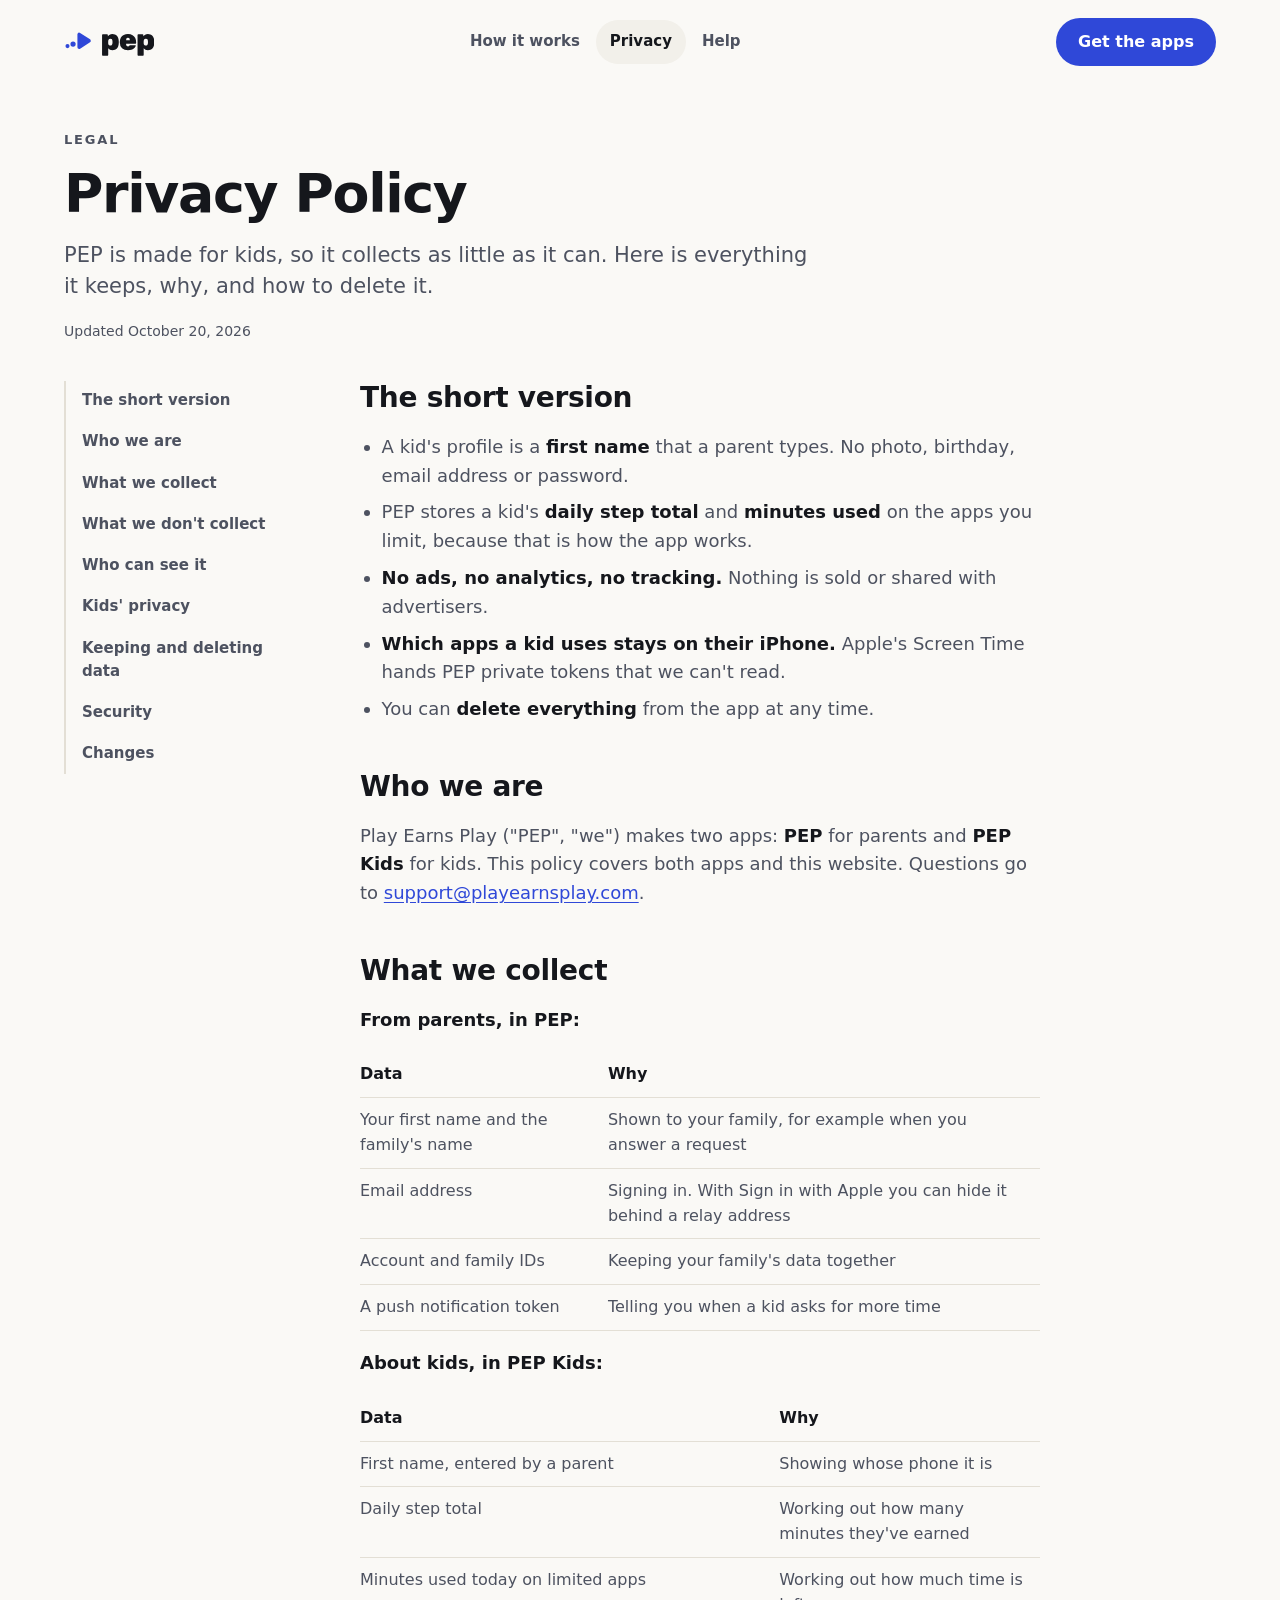
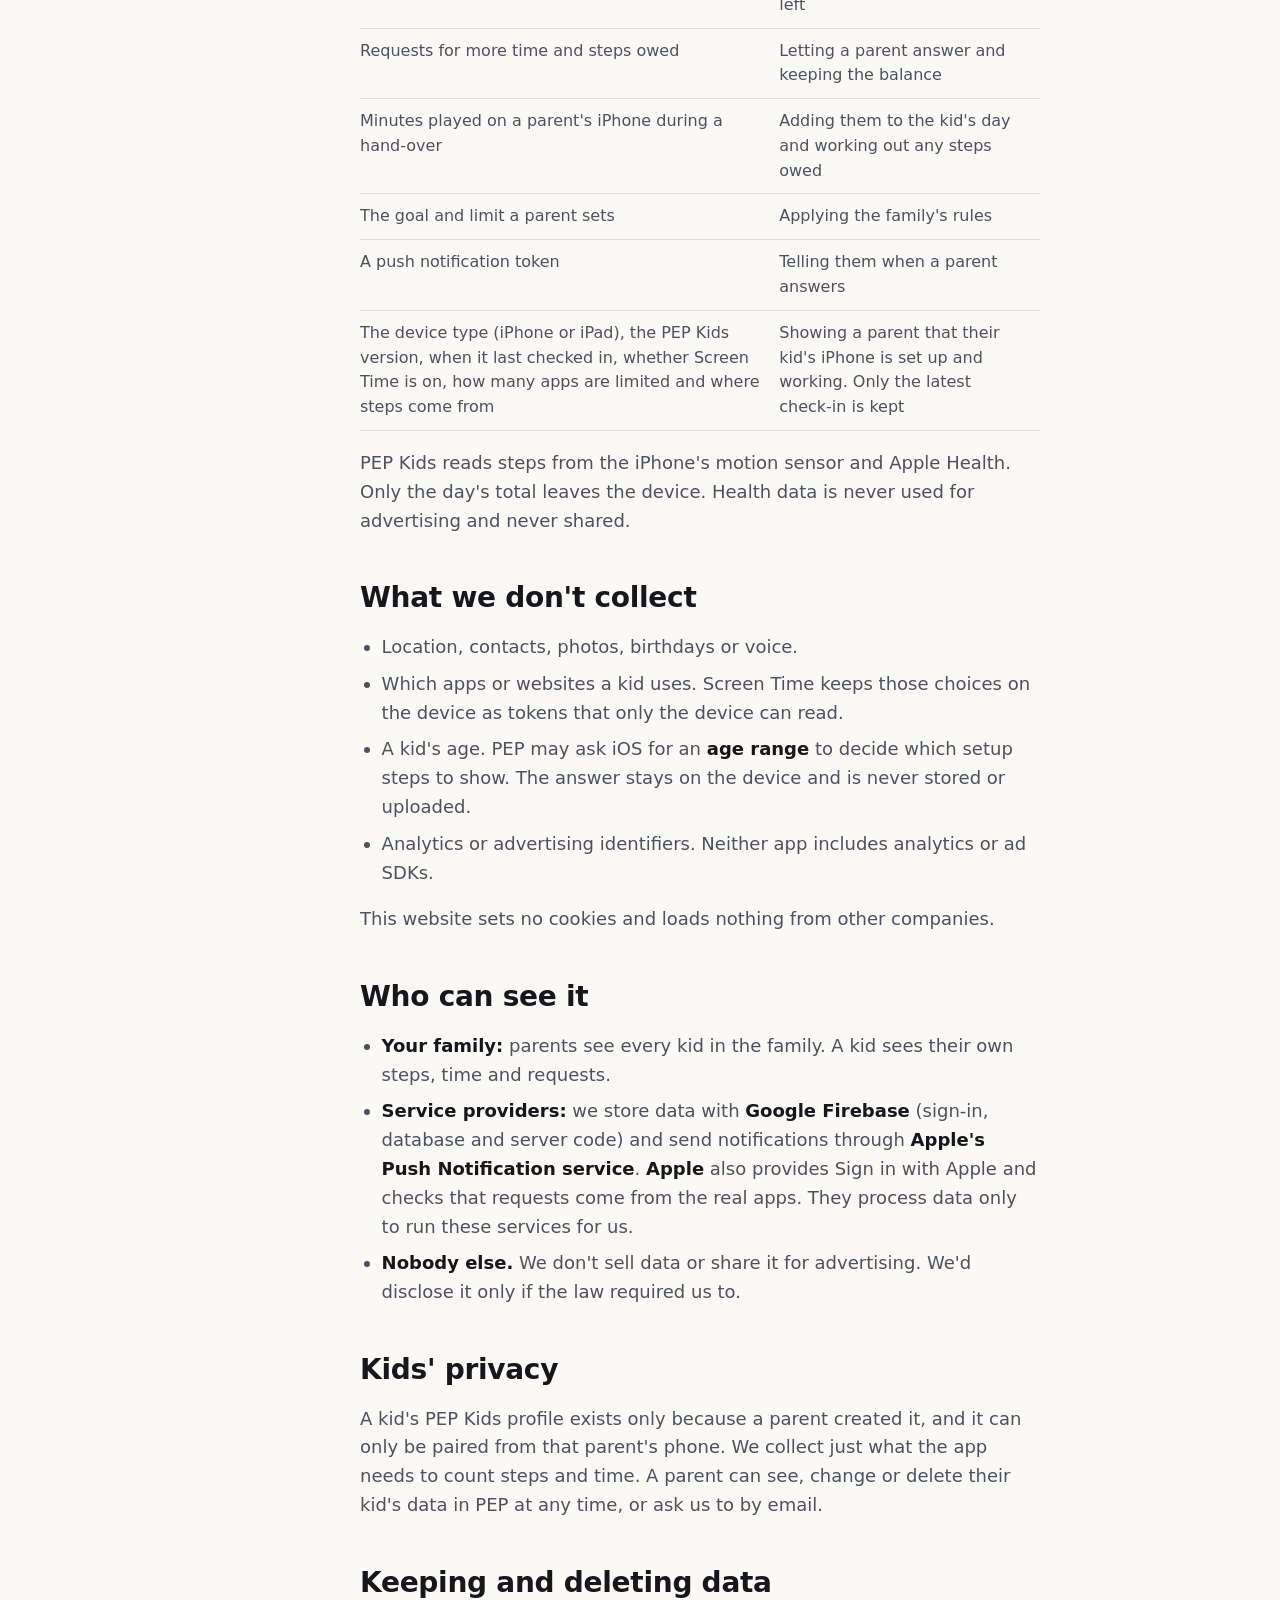
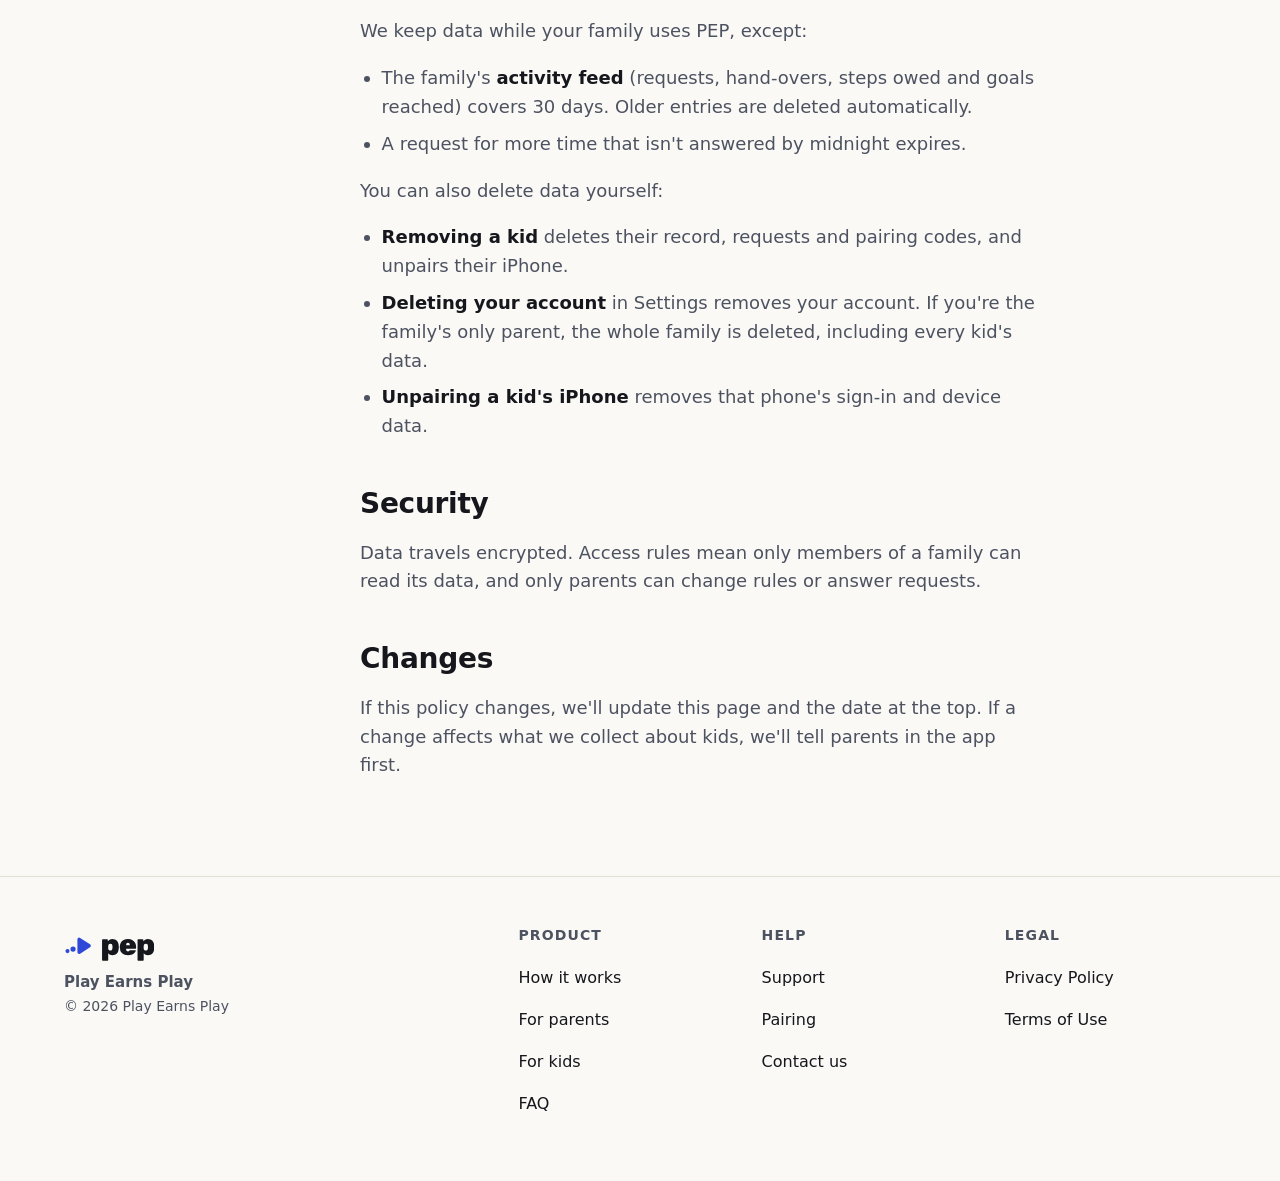
==== commit 4fd90f68: "Privacy: the check-in sends the device type, not the model Co-Authored-By: Claude Opus 5.5 <noreply@" ====
--- a/privacy/index.html
+++ b/privacy/index.html
@@ -30,7 +30,7 @@
   
   <div class="doc">
     <nav aria-label="On this page"><ul class="toc"><li><a href="#the-short-version">The short version</a></li><li><a href="#who-we-are">Who we are</a></li><li><a href="#what-we-collect">What we collect</a></li><li><a href="#what-we-dont-collect">What we don't collect</a></li><li><a href="#who-can-see-it">Who can see it</a></li><li><a href="#kids-privacy">Kids' privacy</a></li><li><a href="#keeping-and-deleting-data">Keeping and deleting data</a></li><li><a href="#security">Security</a></li><li><a href="#changes">Changes</a></li></ul></nav>
-    <article class="prose"><h2 id="the-short-version">The short version</h2><ul><li>A kid's profile is a <strong>first name</strong> that a parent types. No photo, birthday, email address or password.</li><li>PEP stores a kid's <strong>daily step total</strong> and <strong>minutes used</strong> on the apps you limit, because that is how the app works.</li><li><strong>No ads, no analytics, no tracking.</strong> Nothing is sold or shared with advertisers.</li><li><strong>Which apps a kid uses stays on their iPhone.</strong> Apple's Screen Time hands PEP private tokens that we can't read.</li><li>You can <strong>delete everything</strong> from the app at any time.</li></ul><h2 id="who-we-are">Who we are</h2><p>Play Earns Play ("PEP", "we") makes two apps: <strong>PEP</strong> for parents and <strong>PEP Kids</strong> for kids. This policy covers both apps and this website. Questions go to <a href="mailto:support@playearnsplay.com">support@playearnsplay.com</a>.</p><h2 id="what-we-collect">What we collect</h2><p><strong>From parents, in PEP:</strong></p><table><thead><tr><th>Data</th><th>Why</th></tr></thead><tbody><tr><td>Your first name and the family's name</td><td>Shown to your family, for example when you answer a request</td></tr><tr><td>Email address</td><td>Signing in. With Sign in with Apple you can hide it behind a relay address</td></tr><tr><td>Account and family IDs</td><td>Keeping your family's data together</td></tr><tr><td>A push notification token</td><td>Telling you when a kid asks for more time</td></tr></tbody></table><p><strong>About kids, in PEP Kids:</strong></p><table><thead><tr><th>Data</th><th>Why</th></tr></thead><tbody><tr><td>First name, entered by a parent</td><td>Showing whose phone it is</td></tr><tr><td>Daily step total</td><td>Working out how many minutes they've earned</td></tr><tr><td>Minutes used today on limited apps</td><td>Working out how much time is left</td></tr><tr><td>Requests for more time and steps owed</td><td>Letting a parent answer and keeping the balance</td></tr><tr><td>Minutes played on a parent's iPhone during a hand-over</td><td>Adding them to the kid's day and working out any steps owed</td></tr><tr><td>The goal and limit a parent sets</td><td>Applying the family's rules</td></tr><tr><td>A push notification token</td><td>Telling them when a parent answers</td></tr><tr><td>The iPhone's model, the PEP Kids version, when it last checked in, whether Screen Time is on, how many apps are limited and where steps come from</td><td>Showing a parent that their kid's iPhone is set up and working. Only the latest check-in is kept</td></tr></tbody></table><p>PEP Kids reads steps from the iPhone's motion sensor and Apple Health. Only the day's total leaves the device. Health data is never used for advertising and never shared.</p><h2 id="what-we-dont-collect">What we don't collect</h2><ul><li>Location, contacts, photos, birthdays or voice.</li><li>Which apps or websites a kid uses. Screen Time keeps those choices on the device as tokens that only the device can read.</li><li>A kid's age. PEP may ask iOS for an <strong>age range</strong> to decide which setup steps to show. The answer stays on the device and is never stored or uploaded.</li><li>Analytics or advertising identifiers. Neither app includes analytics or ad SDKs.</li></ul><p>This website sets no cookies and loads nothing from other companies.</p><h2 id="who-can-see-it">Who can see it</h2><ul><li><strong>Your family:</strong> parents see every kid in the family. A kid sees their own steps, time and requests.</li><li><strong>Service providers:</strong> we store data with <strong>Google Firebase</strong> (sign-in, database and server code) and send notifications through <strong>Apple's Push Notification service</strong>. <strong>Apple</strong> also provides Sign in with Apple and checks that requests come from the real apps. They process data only to run these services for us.</li><li><strong>Nobody else.</strong> We don't sell data or share it for advertising. We'd disclose it only if the law required us to.</li></ul><h2 id="kids-privacy">Kids' privacy</h2><p>A kid's PEP Kids profile exists only because a parent created it, and it can only be paired from that parent's phone. We collect just what the app needs to count steps and time. A parent can see, change or delete their kid's data in PEP at any time, or ask us to by email.</p><h2 id="keeping-and-deleting-data">Keeping and deleting data</h2><p>We keep data while your family uses PEP, except:</p><ul><li>The family's <strong>activity feed</strong> (requests, hand-overs, steps owed and goals reached) covers 30 days. Older entries are deleted automatically.</li><li>A request for more time that isn't answered by midnight expires.</li></ul><p>You can also delete data yourself:</p><ul><li><strong>Removing a kid</strong> deletes their record, requests and pairing codes, and unpairs their iPhone.</li><li><strong>Deleting your account</strong> in Settings removes your account. If you're the family's only parent, the whole family is deleted, including every kid's data.</li><li><strong>Unpairing a kid's iPhone</strong> removes that phone's sign-in and device data.</li></ul><h2 id="security">Security</h2><p>Data travels encrypted. Access rules mean only members of a family can read its data, and only parents can change rules or answer requests.</p><h2 id="changes">Changes</h2><p>If this policy changes, we'll update this page and the date at the top. If a change affects what we collect about kids, we'll tell parents in the app first.</p></article>
+    <article class="prose"><h2 id="the-short-version">The short version</h2><ul><li>A kid's profile is a <strong>first name</strong> that a parent types. No photo, birthday, email address or password.</li><li>PEP stores a kid's <strong>daily step total</strong> and <strong>minutes used</strong> on the apps you limit, because that is how the app works.</li><li><strong>No ads, no analytics, no tracking.</strong> Nothing is sold or shared with advertisers.</li><li><strong>Which apps a kid uses stays on their iPhone.</strong> Apple's Screen Time hands PEP private tokens that we can't read.</li><li>You can <strong>delete everything</strong> from the app at any time.</li></ul><h2 id="who-we-are">Who we are</h2><p>Play Earns Play ("PEP", "we") makes two apps: <strong>PEP</strong> for parents and <strong>PEP Kids</strong> for kids. This policy covers both apps and this website. Questions go to <a href="mailto:support@playearnsplay.com">support@playearnsplay.com</a>.</p><h2 id="what-we-collect">What we collect</h2><p><strong>From parents, in PEP:</strong></p><table><thead><tr><th>Data</th><th>Why</th></tr></thead><tbody><tr><td>Your first name and the family's name</td><td>Shown to your family, for example when you answer a request</td></tr><tr><td>Email address</td><td>Signing in. With Sign in with Apple you can hide it behind a relay address</td></tr><tr><td>Account and family IDs</td><td>Keeping your family's data together</td></tr><tr><td>A push notification token</td><td>Telling you when a kid asks for more time</td></tr></tbody></table><p><strong>About kids, in PEP Kids:</strong></p><table><thead><tr><th>Data</th><th>Why</th></tr></thead><tbody><tr><td>First name, entered by a parent</td><td>Showing whose phone it is</td></tr><tr><td>Daily step total</td><td>Working out how many minutes they've earned</td></tr><tr><td>Minutes used today on limited apps</td><td>Working out how much time is left</td></tr><tr><td>Requests for more time and steps owed</td><td>Letting a parent answer and keeping the balance</td></tr><tr><td>Minutes played on a parent's iPhone during a hand-over</td><td>Adding them to the kid's day and working out any steps owed</td></tr><tr><td>The goal and limit a parent sets</td><td>Applying the family's rules</td></tr><tr><td>A push notification token</td><td>Telling them when a parent answers</td></tr><tr><td>The device type (iPhone or iPad), the PEP Kids version, when it last checked in, whether Screen Time is on, how many apps are limited and where steps come from</td><td>Showing a parent that their kid's iPhone is set up and working. Only the latest check-in is kept</td></tr></tbody></table><p>PEP Kids reads steps from the iPhone's motion sensor and Apple Health. Only the day's total leaves the device. Health data is never used for advertising and never shared.</p><h2 id="what-we-dont-collect">What we don't collect</h2><ul><li>Location, contacts, photos, birthdays or voice.</li><li>Which apps or websites a kid uses. Screen Time keeps those choices on the device as tokens that only the device can read.</li><li>A kid's age. PEP may ask iOS for an <strong>age range</strong> to decide which setup steps to show. The answer stays on the device and is never stored or uploaded.</li><li>Analytics or advertising identifiers. Neither app includes analytics or ad SDKs.</li></ul><p>This website sets no cookies and loads nothing from other companies.</p><h2 id="who-can-see-it">Who can see it</h2><ul><li><strong>Your family:</strong> parents see every kid in the family. A kid sees their own steps, time and requests.</li><li><strong>Service providers:</strong> we store data with <strong>Google Firebase</strong> (sign-in, database and server code) and send notifications through <strong>Apple's Push Notification service</strong>. <strong>Apple</strong> also provides Sign in with Apple and checks that requests come from the real apps. They process data only to run these services for us.</li><li><strong>Nobody else.</strong> We don't sell data or share it for advertising. We'd disclose it only if the law required us to.</li></ul><h2 id="kids-privacy">Kids' privacy</h2><p>A kid's PEP Kids profile exists only because a parent created it, and it can only be paired from that parent's phone. We collect just what the app needs to count steps and time. A parent can see, change or delete their kid's data in PEP at any time, or ask us to by email.</p><h2 id="keeping-and-deleting-data">Keeping and deleting data</h2><p>We keep data while your family uses PEP, except:</p><ul><li>The family's <strong>activity feed</strong> (requests, hand-overs, steps owed and goals reached) covers 30 days. Older entries are deleted automatically.</li><li>A request for more time that isn't answered by midnight expires.</li></ul><p>You can also delete data yourself:</p><ul><li><strong>Removing a kid</strong> deletes their record, requests and pairing codes, and unpairs their iPhone.</li><li><strong>Deleting your account</strong> in Settings removes your account. If you're the family's only parent, the whole family is deleted, including every kid's data.</li><li><strong>Unpairing a kid's iPhone</strong> removes that phone's sign-in and device data.</li></ul><h2 id="security">Security</h2><p>Data travels encrypted. Access rules mean only members of a family can read its data, and only parents can change rules or answer requests.</p><h2 id="changes">Changes</h2><p>If this policy changes, we'll update this page and the date at the top. If a change affects what we collect about kids, we'll tell parents in the app first.</p></article>
   </div>
   
 </div>
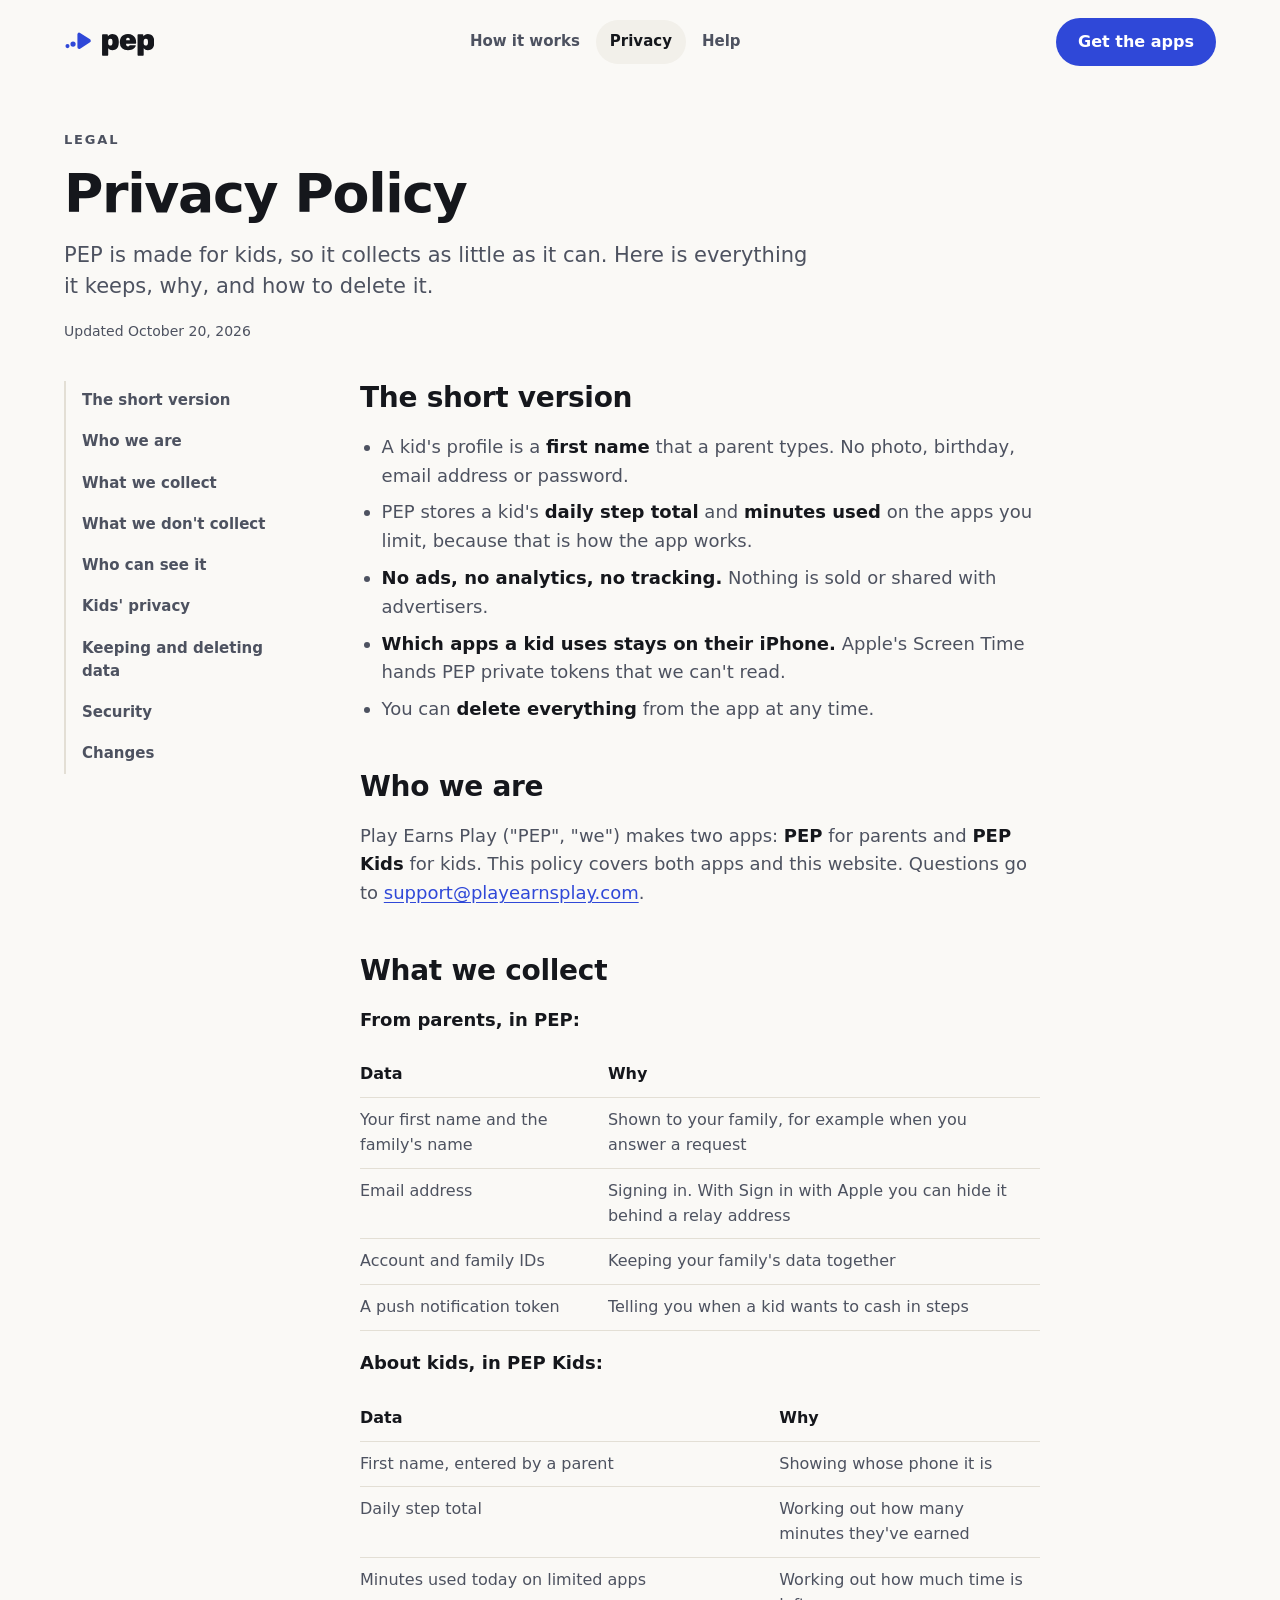
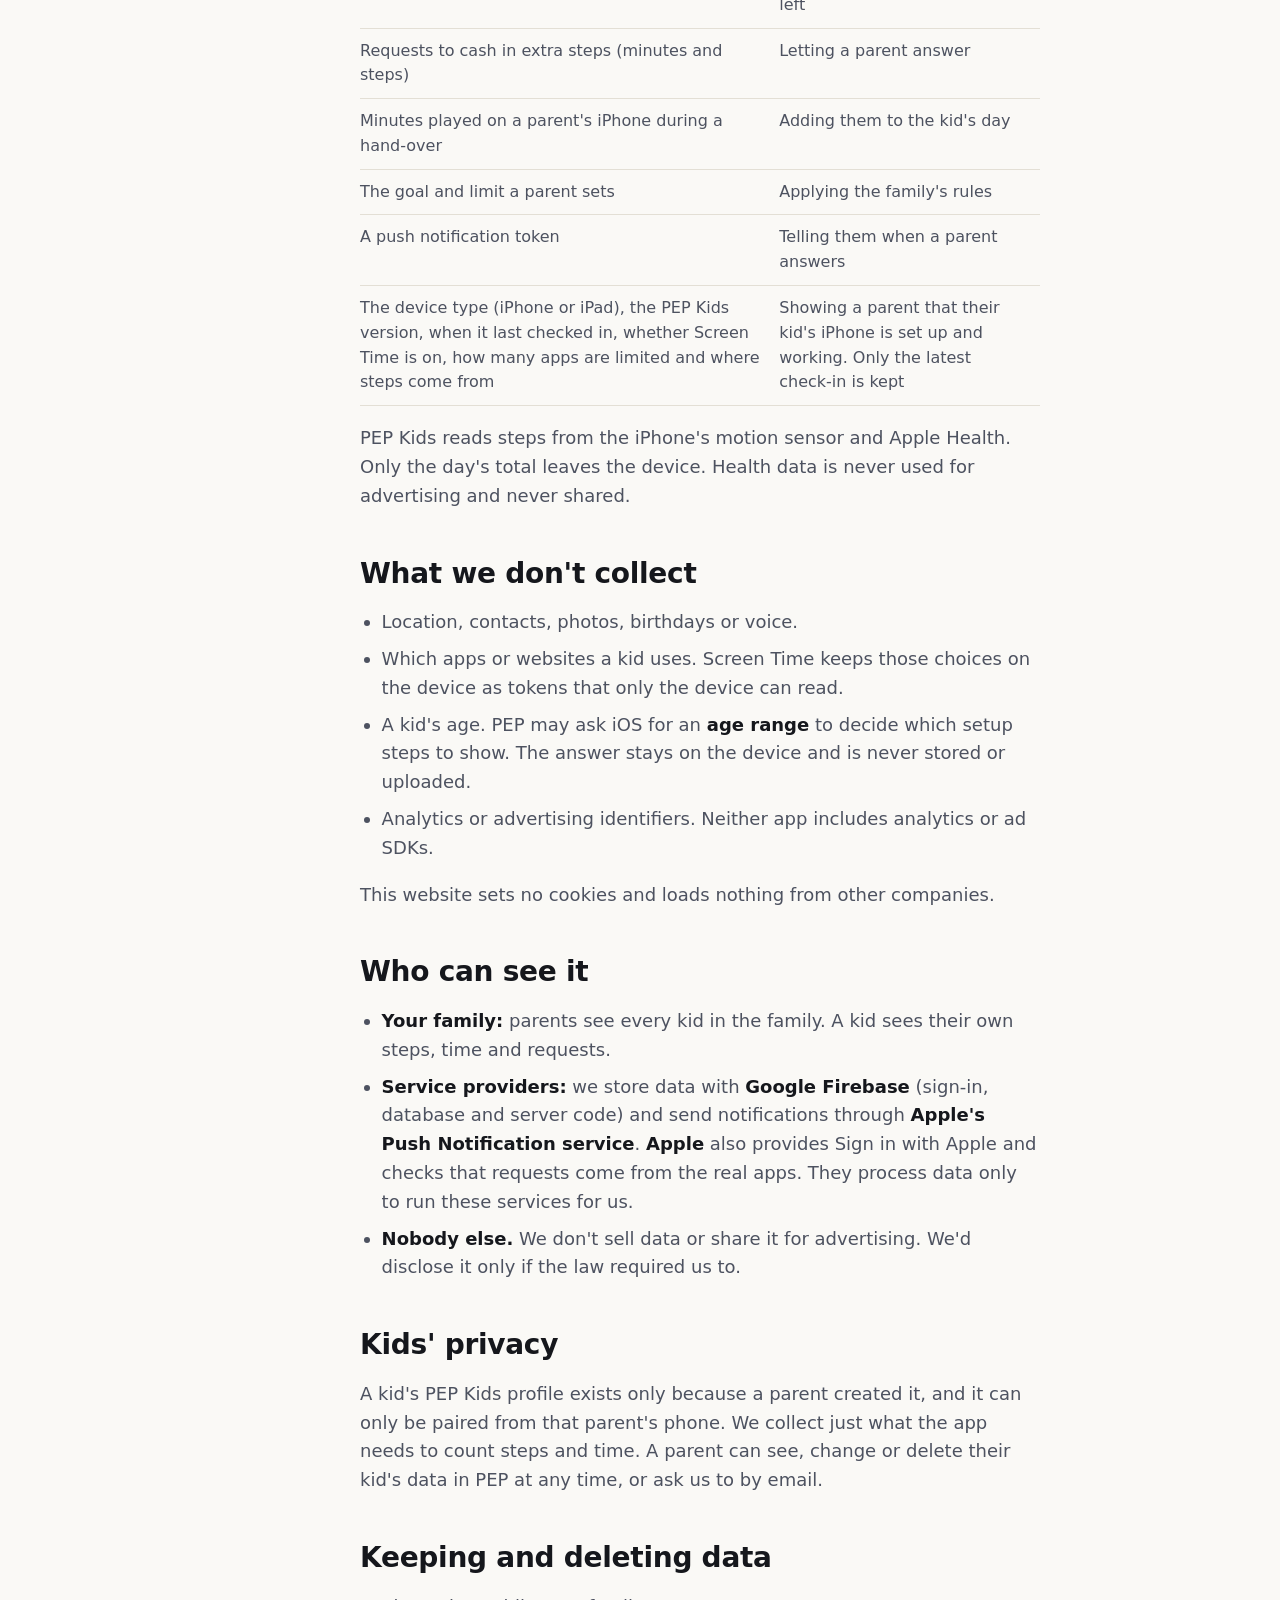
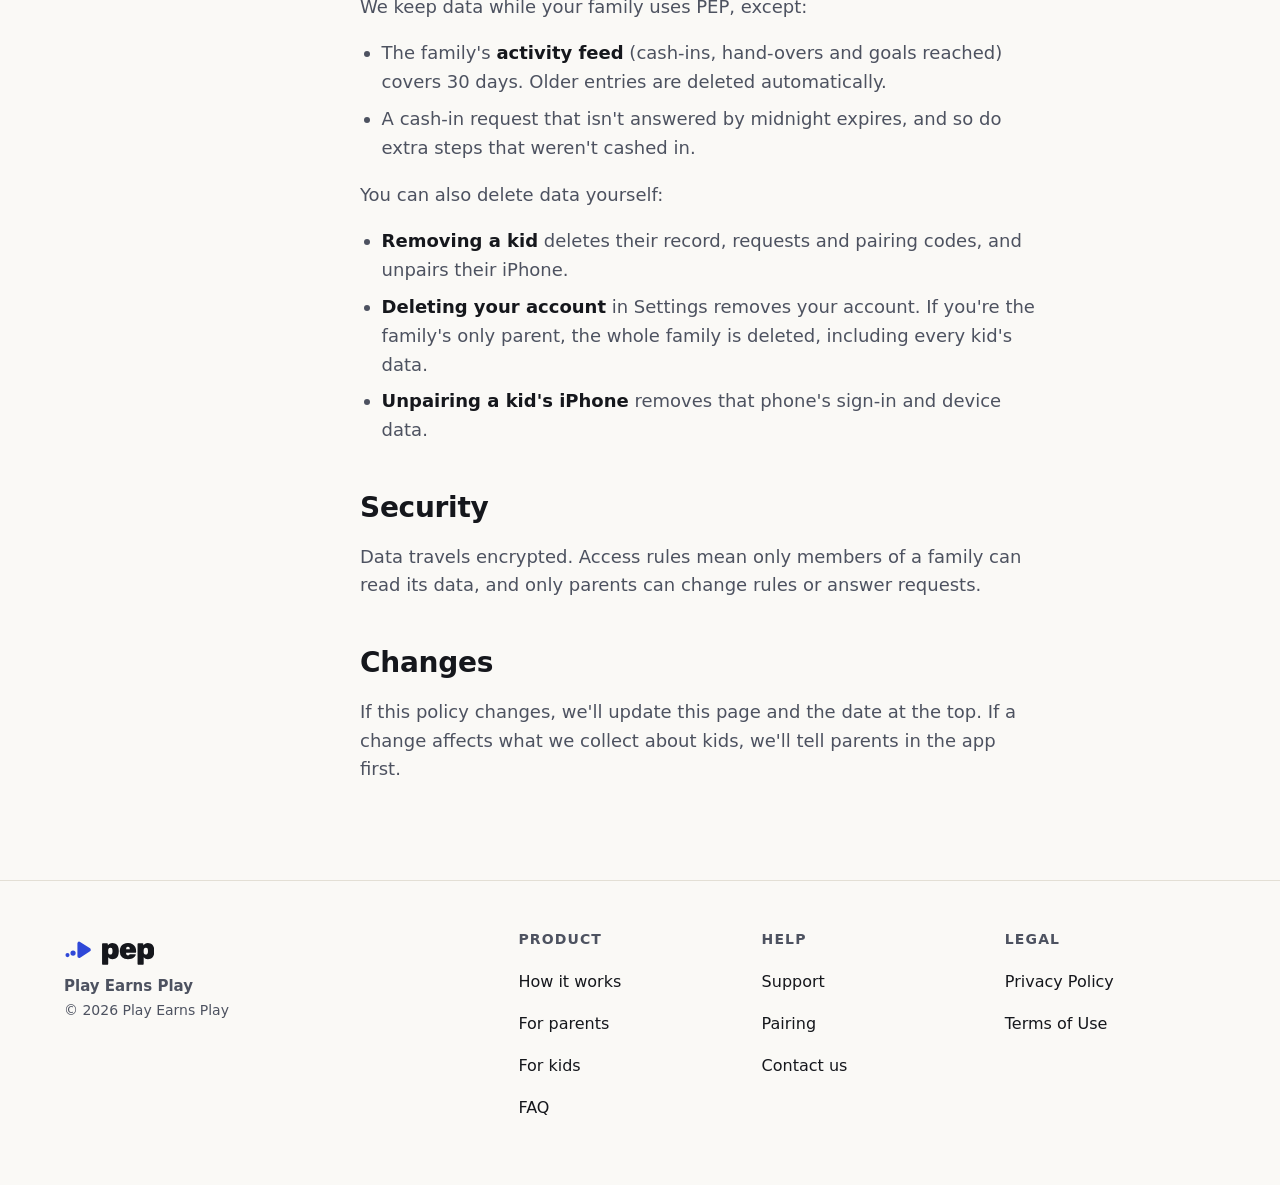
==== commit 947a4f4d: "Cash in extra steps: home, support and privacy pages Kids no longer ask for more time. Once they've " ====
--- a/privacy/index.html
+++ b/privacy/index.html
@@ -30,7 +30,7 @@
   
   <div class="doc">
     <nav aria-label="On this page"><ul class="toc"><li><a href="#the-short-version">The short version</a></li><li><a href="#who-we-are">Who we are</a></li><li><a href="#what-we-collect">What we collect</a></li><li><a href="#what-we-dont-collect">What we don't collect</a></li><li><a href="#who-can-see-it">Who can see it</a></li><li><a href="#kids-privacy">Kids' privacy</a></li><li><a href="#keeping-and-deleting-data">Keeping and deleting data</a></li><li><a href="#security">Security</a></li><li><a href="#changes">Changes</a></li></ul></nav>
-    <article class="prose"><h2 id="the-short-version">The short version</h2><ul><li>A kid's profile is a <strong>first name</strong> that a parent types. No photo, birthday, email address or password.</li><li>PEP stores a kid's <strong>daily step total</strong> and <strong>minutes used</strong> on the apps you limit, because that is how the app works.</li><li><strong>No ads, no analytics, no tracking.</strong> Nothing is sold or shared with advertisers.</li><li><strong>Which apps a kid uses stays on their iPhone.</strong> Apple's Screen Time hands PEP private tokens that we can't read.</li><li>You can <strong>delete everything</strong> from the app at any time.</li></ul><h2 id="who-we-are">Who we are</h2><p>Play Earns Play ("PEP", "we") makes two apps: <strong>PEP</strong> for parents and <strong>PEP Kids</strong> for kids. This policy covers both apps and this website. Questions go to <a href="mailto:support@playearnsplay.com">support@playearnsplay.com</a>.</p><h2 id="what-we-collect">What we collect</h2><p><strong>From parents, in PEP:</strong></p><table><thead><tr><th>Data</th><th>Why</th></tr></thead><tbody><tr><td>Your first name and the family's name</td><td>Shown to your family, for example when you answer a request</td></tr><tr><td>Email address</td><td>Signing in. With Sign in with Apple you can hide it behind a relay address</td></tr><tr><td>Account and family IDs</td><td>Keeping your family's data together</td></tr><tr><td>A push notification token</td><td>Telling you when a kid asks for more time</td></tr></tbody></table><p><strong>About kids, in PEP Kids:</strong></p><table><thead><tr><th>Data</th><th>Why</th></tr></thead><tbody><tr><td>First name, entered by a parent</td><td>Showing whose phone it is</td></tr><tr><td>Daily step total</td><td>Working out how many minutes they've earned</td></tr><tr><td>Minutes used today on limited apps</td><td>Working out how much time is left</td></tr><tr><td>Requests for more time and steps owed</td><td>Letting a parent answer and keeping the balance</td></tr><tr><td>Minutes played on a parent's iPhone during a hand-over</td><td>Adding them to the kid's day and working out any steps owed</td></tr><tr><td>The goal and limit a parent sets</td><td>Applying the family's rules</td></tr><tr><td>A push notification token</td><td>Telling them when a parent answers</td></tr><tr><td>The device type (iPhone or iPad), the PEP Kids version, when it last checked in, whether Screen Time is on, how many apps are limited and where steps come from</td><td>Showing a parent that their kid's iPhone is set up and working. Only the latest check-in is kept</td></tr></tbody></table><p>PEP Kids reads steps from the iPhone's motion sensor and Apple Health. Only the day's total leaves the device. Health data is never used for advertising and never shared.</p><h2 id="what-we-dont-collect">What we don't collect</h2><ul><li>Location, contacts, photos, birthdays or voice.</li><li>Which apps or websites a kid uses. Screen Time keeps those choices on the device as tokens that only the device can read.</li><li>A kid's age. PEP may ask iOS for an <strong>age range</strong> to decide which setup steps to show. The answer stays on the device and is never stored or uploaded.</li><li>Analytics or advertising identifiers. Neither app includes analytics or ad SDKs.</li></ul><p>This website sets no cookies and loads nothing from other companies.</p><h2 id="who-can-see-it">Who can see it</h2><ul><li><strong>Your family:</strong> parents see every kid in the family. A kid sees their own steps, time and requests.</li><li><strong>Service providers:</strong> we store data with <strong>Google Firebase</strong> (sign-in, database and server code) and send notifications through <strong>Apple's Push Notification service</strong>. <strong>Apple</strong> also provides Sign in with Apple and checks that requests come from the real apps. They process data only to run these services for us.</li><li><strong>Nobody else.</strong> We don't sell data or share it for advertising. We'd disclose it only if the law required us to.</li></ul><h2 id="kids-privacy">Kids' privacy</h2><p>A kid's PEP Kids profile exists only because a parent created it, and it can only be paired from that parent's phone. We collect just what the app needs to count steps and time. A parent can see, change or delete their kid's data in PEP at any time, or ask us to by email.</p><h2 id="keeping-and-deleting-data">Keeping and deleting data</h2><p>We keep data while your family uses PEP, except:</p><ul><li>The family's <strong>activity feed</strong> (requests, hand-overs, steps owed and goals reached) covers 30 days. Older entries are deleted automatically.</li><li>A request for more time that isn't answered by midnight expires.</li></ul><p>You can also delete data yourself:</p><ul><li><strong>Removing a kid</strong> deletes their record, requests and pairing codes, and unpairs their iPhone.</li><li><strong>Deleting your account</strong> in Settings removes your account. If you're the family's only parent, the whole family is deleted, including every kid's data.</li><li><strong>Unpairing a kid's iPhone</strong> removes that phone's sign-in and device data.</li></ul><h2 id="security">Security</h2><p>Data travels encrypted. Access rules mean only members of a family can read its data, and only parents can change rules or answer requests.</p><h2 id="changes">Changes</h2><p>If this policy changes, we'll update this page and the date at the top. If a change affects what we collect about kids, we'll tell parents in the app first.</p></article>
+    <article class="prose"><h2 id="the-short-version">The short version</h2><ul><li>A kid's profile is a <strong>first name</strong> that a parent types. No photo, birthday, email address or password.</li><li>PEP stores a kid's <strong>daily step total</strong> and <strong>minutes used</strong> on the apps you limit, because that is how the app works.</li><li><strong>No ads, no analytics, no tracking.</strong> Nothing is sold or shared with advertisers.</li><li><strong>Which apps a kid uses stays on their iPhone.</strong> Apple's Screen Time hands PEP private tokens that we can't read.</li><li>You can <strong>delete everything</strong> from the app at any time.</li></ul><h2 id="who-we-are">Who we are</h2><p>Play Earns Play ("PEP", "we") makes two apps: <strong>PEP</strong> for parents and <strong>PEP Kids</strong> for kids. This policy covers both apps and this website. Questions go to <a href="mailto:support@playearnsplay.com">support@playearnsplay.com</a>.</p><h2 id="what-we-collect">What we collect</h2><p><strong>From parents, in PEP:</strong></p><table><thead><tr><th>Data</th><th>Why</th></tr></thead><tbody><tr><td>Your first name and the family's name</td><td>Shown to your family, for example when you answer a request</td></tr><tr><td>Email address</td><td>Signing in. With Sign in with Apple you can hide it behind a relay address</td></tr><tr><td>Account and family IDs</td><td>Keeping your family's data together</td></tr><tr><td>A push notification token</td><td>Telling you when a kid wants to cash in steps</td></tr></tbody></table><p><strong>About kids, in PEP Kids:</strong></p><table><thead><tr><th>Data</th><th>Why</th></tr></thead><tbody><tr><td>First name, entered by a parent</td><td>Showing whose phone it is</td></tr><tr><td>Daily step total</td><td>Working out how many minutes they've earned</td></tr><tr><td>Minutes used today on limited apps</td><td>Working out how much time is left</td></tr><tr><td>Requests to cash in extra steps (minutes and steps)</td><td>Letting a parent answer</td></tr><tr><td>Minutes played on a parent's iPhone during a hand-over</td><td>Adding them to the kid's day</td></tr><tr><td>The goal and limit a parent sets</td><td>Applying the family's rules</td></tr><tr><td>A push notification token</td><td>Telling them when a parent answers</td></tr><tr><td>The device type (iPhone or iPad), the PEP Kids version, when it last checked in, whether Screen Time is on, how many apps are limited and where steps come from</td><td>Showing a parent that their kid's iPhone is set up and working. Only the latest check-in is kept</td></tr></tbody></table><p>PEP Kids reads steps from the iPhone's motion sensor and Apple Health. Only the day's total leaves the device. Health data is never used for advertising and never shared.</p><h2 id="what-we-dont-collect">What we don't collect</h2><ul><li>Location, contacts, photos, birthdays or voice.</li><li>Which apps or websites a kid uses. Screen Time keeps those choices on the device as tokens that only the device can read.</li><li>A kid's age. PEP may ask iOS for an <strong>age range</strong> to decide which setup steps to show. The answer stays on the device and is never stored or uploaded.</li><li>Analytics or advertising identifiers. Neither app includes analytics or ad SDKs.</li></ul><p>This website sets no cookies and loads nothing from other companies.</p><h2 id="who-can-see-it">Who can see it</h2><ul><li><strong>Your family:</strong> parents see every kid in the family. A kid sees their own steps, time and requests.</li><li><strong>Service providers:</strong> we store data with <strong>Google Firebase</strong> (sign-in, database and server code) and send notifications through <strong>Apple's Push Notification service</strong>. <strong>Apple</strong> also provides Sign in with Apple and checks that requests come from the real apps. They process data only to run these services for us.</li><li><strong>Nobody else.</strong> We don't sell data or share it for advertising. We'd disclose it only if the law required us to.</li></ul><h2 id="kids-privacy">Kids' privacy</h2><p>A kid's PEP Kids profile exists only because a parent created it, and it can only be paired from that parent's phone. We collect just what the app needs to count steps and time. A parent can see, change or delete their kid's data in PEP at any time, or ask us to by email.</p><h2 id="keeping-and-deleting-data">Keeping and deleting data</h2><p>We keep data while your family uses PEP, except:</p><ul><li>The family's <strong>activity feed</strong> (cash-ins, hand-overs and goals reached) covers 30 days. Older entries are deleted automatically.</li><li>A cash-in request that isn't answered by midnight expires, and so do extra steps that weren't cashed in.</li></ul><p>You can also delete data yourself:</p><ul><li><strong>Removing a kid</strong> deletes their record, requests and pairing codes, and unpairs their iPhone.</li><li><strong>Deleting your account</strong> in Settings removes your account. If you're the family's only parent, the whole family is deleted, including every kid's data.</li><li><strong>Unpairing a kid's iPhone</strong> removes that phone's sign-in and device data.</li></ul><h2 id="security">Security</h2><p>Data travels encrypted. Access rules mean only members of a family can read its data, and only parents can change rules or answer requests.</p><h2 id="changes">Changes</h2><p>If this policy changes, we'll update this page and the date at the top. If a change affects what we collect about kids, we'll tell parents in the app first.</p></article>
   </div>
   
 </div>
